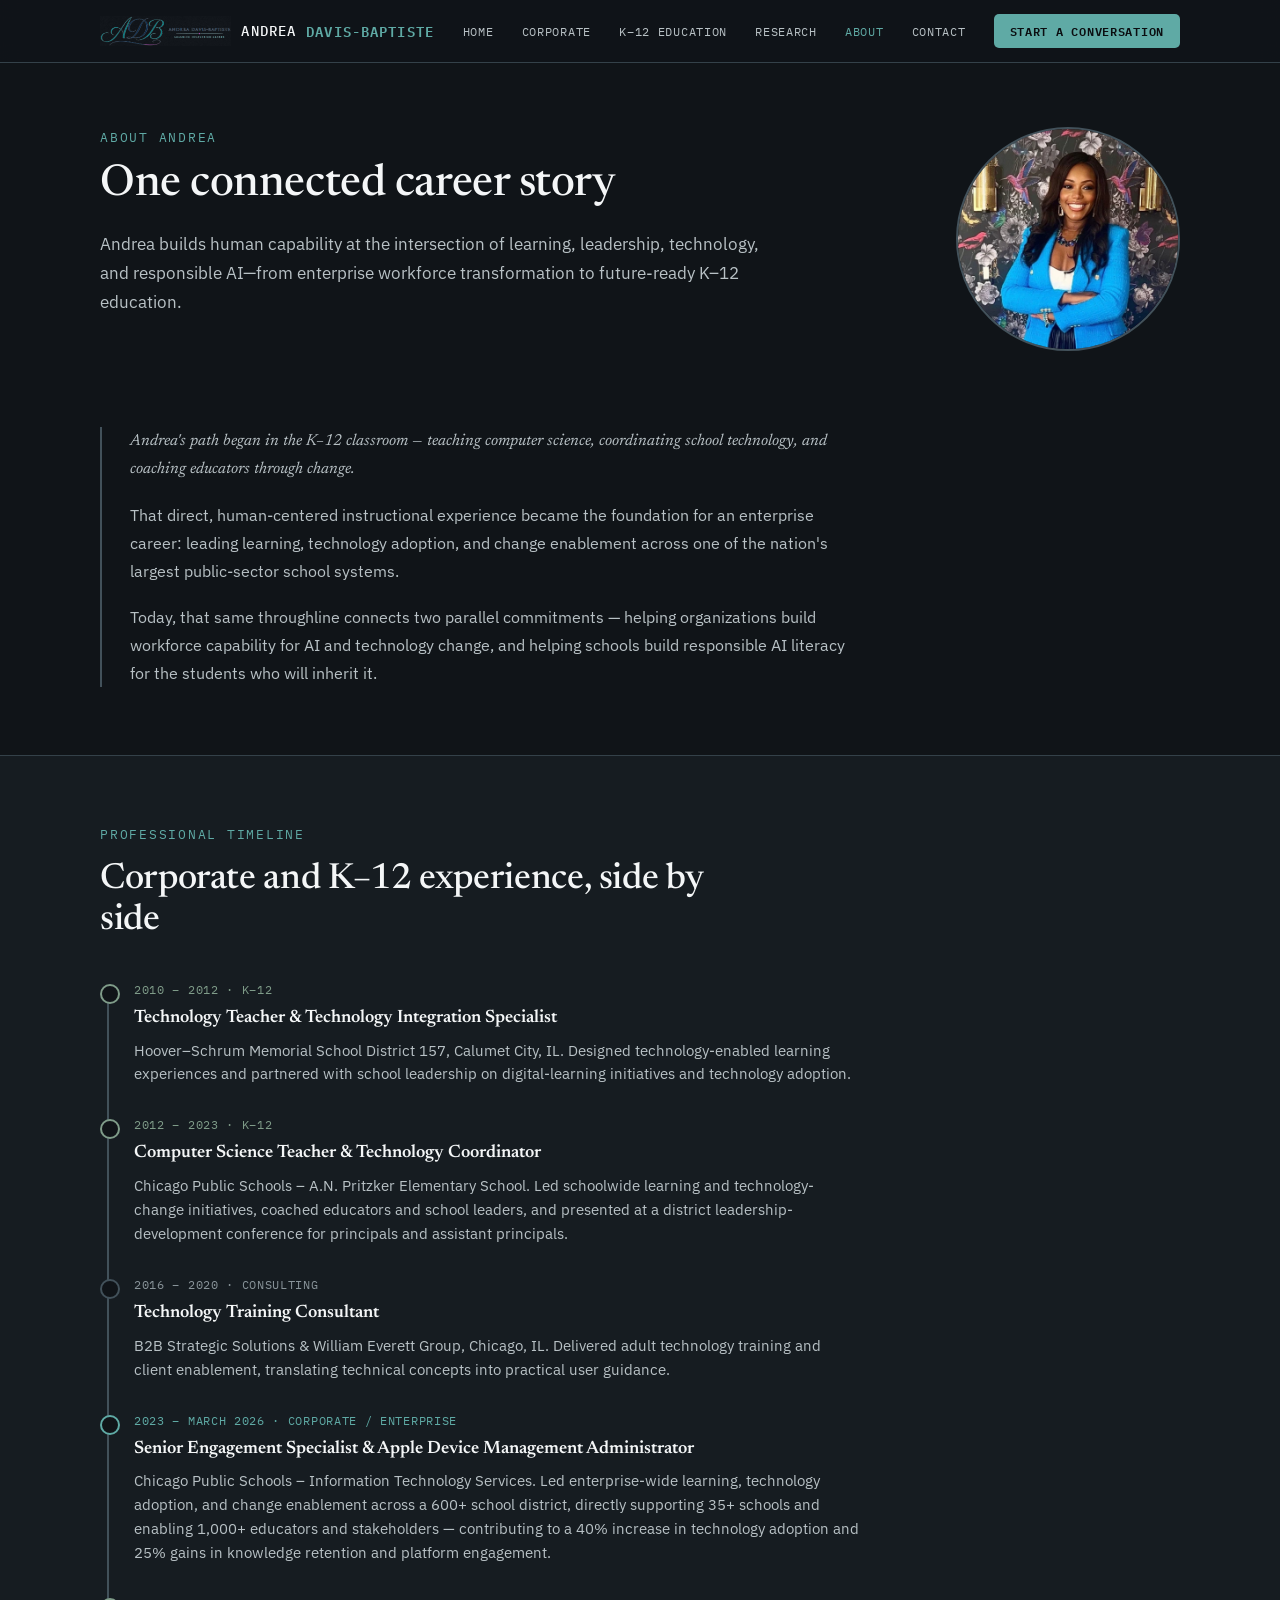
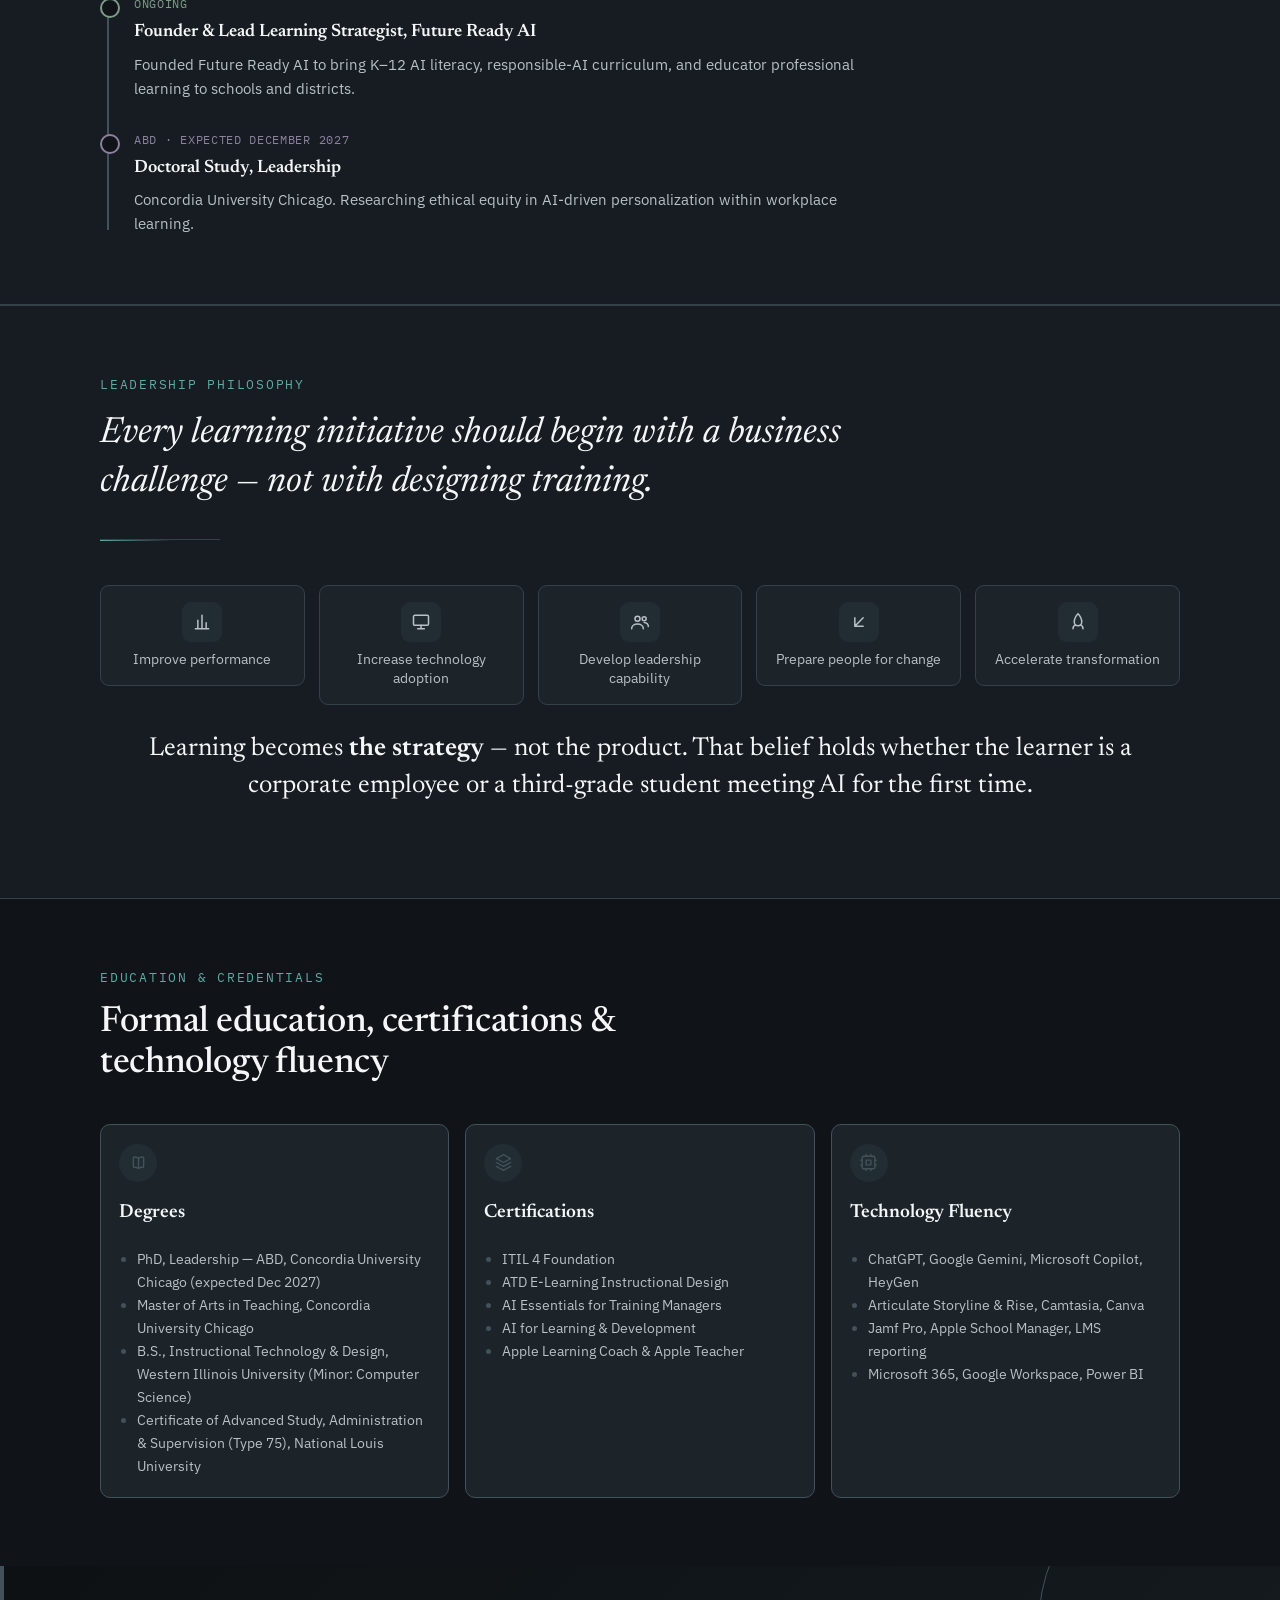
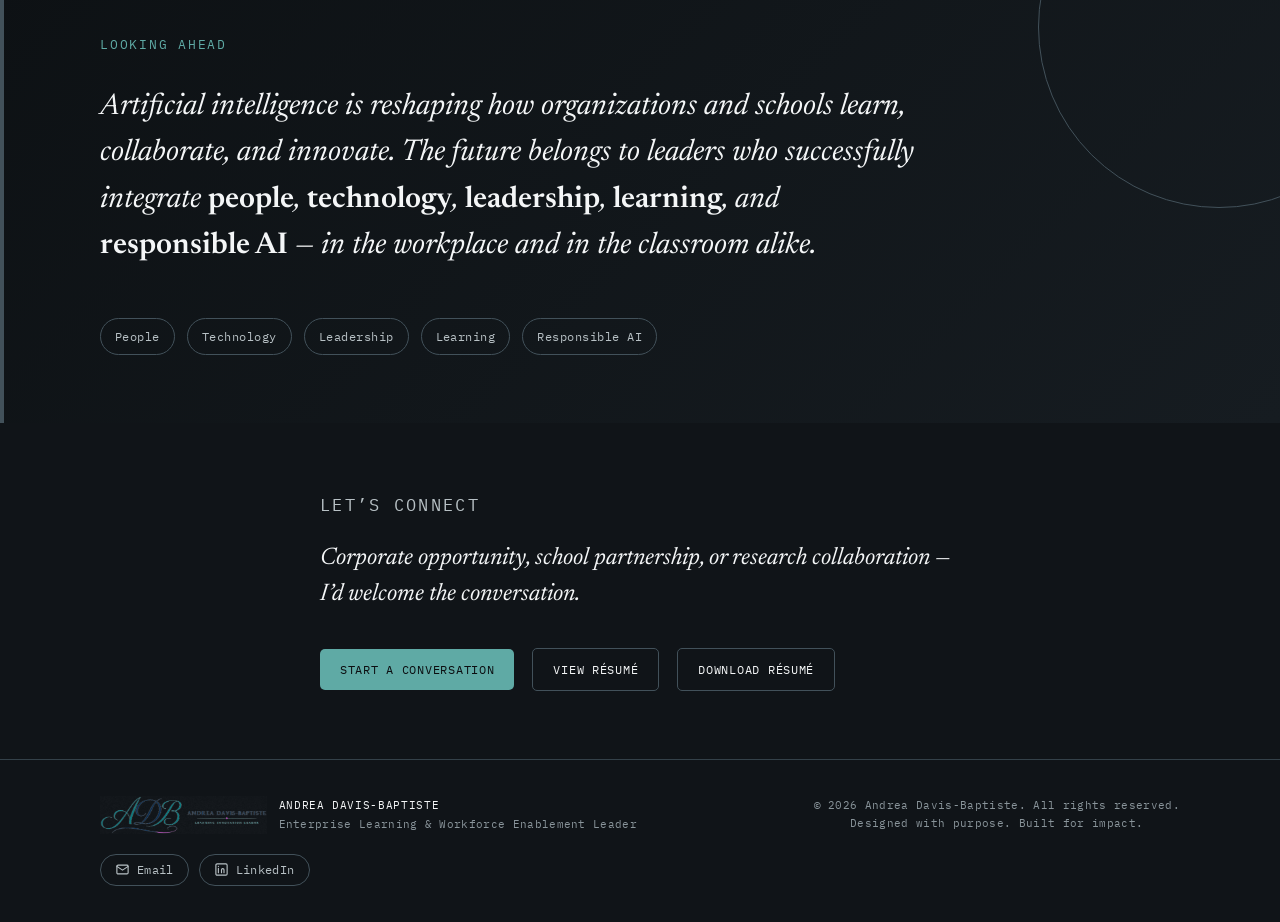
==== about.html @ fa4a25c0 "Launch multi-path corporate and K-12 portfolio" ====
<!DOCTYPE html>
<html lang="en">
<head>
<meta charset="UTF-8">
<meta name="viewport" content="width=device-width, initial-scale=1.0">
<title>About Andrea Davis-Baptiste | Enterprise Learning & K-12 AI Leader</title>
<meta name="description" content="Andrea Davis-Baptiste builds human capability at the intersection of learning, leadership, technology, and responsible AI, from the K-12 classroom to enterprise workforce transformation.">
<link rel="canonical" href="https://andreadavisbaptiste82-creator.github.io/about.html">

<!-- Open Graph -->
<meta property="og:title" content="About Andrea Davis-Baptiste | Enterprise Learning & K-12 AI Leader">
<meta property="og:description" content="Andrea Davis-Baptiste builds human capability at the intersection of learning, leadership, technology, and responsible AI, from the K-12 classroom to enterprise workforce transformation.">
<meta property="og:type" content="website">
<meta property="og:url" content="https://andreadavisbaptiste82-creator.github.io/about.html">
<meta property="og:image" content="https://andreadavisbaptiste82-creator.github.io/assets/adb-logo.png">

<!-- Twitter -->
<meta name="twitter:card" content="summary">
<meta name="twitter:title" content="About Andrea Davis-Baptiste | Enterprise Learning & K-12 AI Leader">
<meta name="twitter:description" content="Andrea Davis-Baptiste builds human capability at the intersection of learning, leadership, technology, and responsible AI, from the K-12 classroom to enterprise workforce transformation.">
<meta name="twitter:image" content="https://andreadavisbaptiste82-creator.github.io/assets/adb-logo.png">

<!-- Favicon (existing brand logo asset) -->
<link rel="icon" type="image/png" href="assets/adb-logo.png">

<link rel="preconnect" href="https://fonts.googleapis.com">
<link rel="preconnect" href="https://fonts.gstatic.com" crossorigin>
<link href="https://fonts.googleapis.com/css2?family=Newsreader:ital,opsz,wght@0,6..72,400;0,6..72,500;0,6..72,600;1,6..72,400;1,6..72,500&family=IBM+Plex+Sans:wght@400;500;600&family=IBM+Plex+Mono:wght@400;500&display=swap" rel="stylesheet">

<!--
  ANALYTICS (not configured):
  If Google Analytics 4 is desired, add the standard gtag.js loader here, e.g.:
    <script async src="https://www.googletagmanager.com/gtag/js?id=G-XXXXXXXXXX"></script>
    <script>
      window.dataLayer = window.dataLayer || [];
      function gtag(){ dataLayer.push(arguments); }
      gtag('js', new Date());
      gtag('config', 'G-XXXXXXXXXX'); // <- replace with the real GA4 Measurement ID
    </script>
  If Microsoft Clarity is desired, add the Clarity snippet with the real Clarity project ID here.
  assets/site.js listens for data-track events and will automatically start sending
  them through gtag() once it exists on the page — no other changes are required.
-->
<link rel="stylesheet" href="assets/site.css">
</head>
<body data-page="about">
<nav class="topnav">
  <div class="topnav-inner">
    <a class="brand" href="index.html"><picture><source type="image/webp" srcset="assets/adb-logo.webp"><img class="nav-logo" src="assets/adb-logo.png" alt="Andrea Davis-Baptiste ADB logo" width="2038" height="465"></picture>ANDREA <b>DAVIS-BAPTISTE</b></a>
    <ul class="toplinks" id="toplinks">
      <li><a href="index.html" data-page="home">Home</a></li>
      <li><a href="corporate.html" data-page="corporate">Corporate</a></li>
      <li><a href="k12.html" data-page="k12">K&ndash;12 Education</a></li>
      <li><a href="research.html" data-page="research">Research</a></li>
      <li><a href="about.html" data-page="about">About</a></li>
      <li><a href="contact.html" data-page="contact">Contact</a></li>
      <li><a href="contact.html" class="nav-cta">Start a Conversation</a></li>
    </ul>
    <button type="button" class="nav-toggle" id="navToggle" aria-controls="toplinks" aria-expanded="false" aria-label="Open menu">
      <span class="nav-toggle-bar"></span>
      <span class="nav-toggle-bar"></span>
      <span class="nav-toggle-bar"></span>
    </button>
  </div>
</nav>

<section class="page-intro page-intro--photo">
  <div class="wrap page-intro-grid">
    <div class="page-intro-text">
      <p class="eyebrow">About Andrea</p>
      <h1>One connected career story</h1>
      <p class="lead">Andrea builds human capability at the intersection of learning, leadership, technology, and responsible AI&mdash;from enterprise workforce transformation to future-ready K&ndash;12 education.</p>
    </div>
    <div class="page-intro-photo">
      <picture><source type="image/webp" srcset="assets/andrea-headshot.webp"><img src="assets/andrea-headshot.png" alt="Portrait of Andrea Davis-Baptiste" width="500" height="500"></picture>
    </div>
  </div>
</section>

<section class="section" id="story">
  <div class="wrap">
    <div class="story-block">
      <p class="story-lede">Andrea's path began in the K&ndash;12 classroom &mdash; teaching computer science, coordinating school technology, and coaching educators through change.</p>
      <p>That direct, human-centered instructional experience became the foundation for an enterprise career: leading learning, technology adoption, and change enablement across one of the nation's largest public-sector school systems.</p>
      <p>Today, that same throughline connects two parallel commitments &mdash; helping organizations build workforce capability for AI and technology change, and helping schools build responsible AI literacy for the students who will inherit it.</p>
    </div>
  </div>
</section>

<!-- PROFESSIONAL TIMELINE -->
<section class="section" id="timeline-section" style="background:var(--paper-raised); border-top:1px solid var(--line); border-bottom:1px solid var(--line);">
  <div class="wrap">
    <div class="section-head">
      <p class="eyebrow">Professional Timeline</p>
      <h2>Corporate and K&ndash;12 experience, side by side</h2>
    </div>
    <ol class="timeline">
      <li class="tl-k12">
        <p class="tl-period">2010 &ndash; 2012 &middot; K&ndash;12</p>
        <h4>Technology Teacher &amp; Technology Integration Specialist</h4>
        <p>Hoover&ndash;Schrum Memorial School District 157, Calumet City, IL. Designed technology-enabled learning experiences and partnered with school leadership on digital-learning initiatives and technology adoption.</p>
      </li>
      <li class="tl-k12">
        <p class="tl-period">2012 &ndash; 2023 &middot; K&ndash;12</p>
        <h4>Computer Science Teacher &amp; Technology Coordinator</h4>
        <p>Chicago Public Schools &ndash; A.N. Pritzker Elementary School. Led schoolwide learning and technology-change initiatives, coached educators and school leaders, and presented at a district leadership-development conference for principals and assistant principals.</p>
      </li>
      <li class="tl-neutral">
        <p class="tl-period">2016 &ndash; 2020 &middot; Consulting</p>
        <h4>Technology Training Consultant</h4>
        <p>B2B Strategic Solutions &amp; William Everett Group, Chicago, IL. Delivered adult technology training and client enablement, translating technical concepts into practical user guidance.</p>
      </li>
      <li class="tl-corporate">
        <p class="tl-period">2023 &ndash; March 2026 &middot; Corporate / Enterprise</p>
        <h4>Senior Engagement Specialist &amp; Apple Device Management Administrator</h4>
        <p>Chicago Public Schools &ndash; Information Technology Services. Led enterprise-wide learning, technology adoption, and change enablement across a 600+ school district, directly supporting 35+ schools and enabling 1,000+ educators and stakeholders &mdash; contributing to a 40% increase in technology adoption and 25% gains in knowledge retention and platform engagement.</p>
      </li>
      <li class="tl-k12">
        <p class="tl-period">Ongoing</p>
        <h4>Founder &amp; Lead Learning Strategist, Future Ready AI</h4>
        <p>Founded Future Ready AI to bring K&ndash;12 AI literacy, responsible-AI curriculum, and educator professional learning to schools and districts.</p>
      </li>
      <li class="tl-research">
        <p class="tl-period">ABD &middot; Expected December 2027</p>
        <h4>Doctoral Study, Leadership</h4>
        <p>Concordia University Chicago. Researching ethical equity in AI-driven personalization within workplace learning.</p>
      </li>
    </ol>
  </div>
</section>

<!-- LEADERSHIP PHILOSOPHY -->
<section class="philosophy" id="leadership-philosophy">
  <div class="wrap">
    <p class="eyebrow">Leadership Philosophy</p>
    <p class="philosophy-quote">Every learning initiative should begin with a business challenge &mdash; not with designing training.</p>
    <hr class="philosophy-divider">
    <div class="philosophy-grid">
      <ul class="philosophy-list">
        <li><span class="p-icon" aria-hidden="true"><svg viewBox="0 0 24 24" fill="none" stroke="currentColor" stroke-width="1.8" stroke-linecap="round" stroke-linejoin="round"><path d="M4 20h16M7 20V10M12 20V4M17 20v-7"/></svg></span>Improve performance</li>
        <li><span class="p-icon" aria-hidden="true"><svg viewBox="0 0 24 24" fill="none" stroke="currentColor" stroke-width="1.8" stroke-linecap="round" stroke-linejoin="round"><rect x="3" y="4" width="18" height="12" rx="1.5"/><path d="M8 20h8M12 16v4"/></svg></span>Increase technology adoption</li>
        <li><span class="p-icon" aria-hidden="true"><svg viewBox="0 0 24 24" fill="none" stroke="currentColor" stroke-width="1.8" stroke-linecap="round" stroke-linejoin="round"><circle cx="9" cy="8" r="3"/><path d="M2 20c0-3.3 3-5.5 7-5.5s7 2.2 7 5.5"/><circle cx="17" cy="8" r="2.4"/><path d="M17 12.5c2.8.2 5 2.2 5 5"/></svg></span>Develop leadership capability</li>
        <li><span class="p-icon" aria-hidden="true"><svg viewBox="0 0 24 24" fill="none" stroke="currentColor" stroke-width="1.8" stroke-linecap="round" stroke-linejoin="round"><path d="M17 7L7 17M7 7v10h10"/></svg></span>Prepare people for change</li>
        <li><span class="p-icon" aria-hidden="true"><svg viewBox="0 0 24 24" fill="none" stroke="currentColor" stroke-width="1.8" stroke-linecap="round" stroke-linejoin="round"><path d="M12 2c3 3 4.5 6.5 4.5 10a4.5 4.5 0 0 1-9 0c0-3.5 1.5-7 4.5-10z"/><path d="M9 15.5c-2 .8-3 2.2-3 4.5m9-4.5c2 .8 3 2.2 3 4.5"/></svg></span>Accelerate transformation</li>
      </ul>
      <p class="philosophy-close">Learning becomes <b>the strategy</b> &mdash; not the product. That belief holds whether the learner is a corporate employee or a third-grade student meeting AI for the first time.</p>
    </div>
  </div>
</section>

<!-- EDUCATION & CREDENTIALS -->
<section class="section" id="credentials">
  <div class="wrap">
    <div class="section-head">
      <p class="eyebrow">Education &amp; Credentials</p>
      <h2>Formal education, certifications &amp; technology fluency</h2>
    </div>
    <div class="research-grid">
      <div class="research-card">
        <div class="research-icon" aria-hidden="true"><svg viewBox="0 0 24 24" fill="none" stroke="currentColor" stroke-width="1.8" stroke-linecap="round" stroke-linejoin="round"><path d="M12 6.5c-1.6-1-3.6-1.5-5.5-1.5-.6 0-1 .4-1 1v11c0 .6.4 1 1 1 1.9 0 3.9.5 5.5 1.5 1.6-1 3.6-1.5 5.5-1.5.6 0 1-.4 1-1V6c0-.6-.4-1-1-1-1.9 0-3.9.5-5.5 1.5z"/><path d="M12 6.5v12"/></svg></div>
        <h4>Degrees</h4>
        <ul>
          <li>PhD, Leadership &mdash; ABD, Concordia University Chicago (expected Dec 2027)</li>
          <li>Master of Arts in Teaching, Concordia University Chicago</li>
          <li>B.S., Instructional Technology &amp; Design, Western Illinois University (Minor: Computer Science)</li>
          <li>Certificate of Advanced Study, Administration &amp; Supervision (Type 75), National Louis University</li>
        </ul>
      </div>
      <div class="research-card">
        <div class="research-icon" aria-hidden="true"><svg viewBox="0 0 24 24" fill="none" stroke="currentColor" stroke-width="1.8" stroke-linecap="round" stroke-linejoin="round"><path d="M12 2 3 7l9 5 9-5-9-5z"/><path d="M3 12l9 5 9-5M3 17l9 5 9-5"/></svg></div>
        <h4>Certifications</h4>
        <ul>
          <li>ITIL 4 Foundation</li>
          <li>ATD E-Learning Instructional Design</li>
          <li>AI Essentials for Training Managers</li>
          <li>AI for Learning &amp; Development</li>
          <li>Apple Learning Coach &amp; Apple Teacher</li>
        </ul>
      </div>
      <div class="research-card">
        <div class="research-icon" aria-hidden="true"><svg viewBox="0 0 24 24" fill="none" stroke="currentColor" stroke-width="1.8" stroke-linecap="round" stroke-linejoin="round"><rect x="4" y="4" width="16" height="16" rx="2"/><path d="M9 9h6v6H9zM9 2v2M15 2v2M9 20v2M15 20v2M2 9h2M2 15h2M20 9h2M20 15h2"/></svg></div>
        <h4>Technology Fluency</h4>
        <ul>
          <li>ChatGPT, Google Gemini, Microsoft Copilot, HeyGen</li>
          <li>Articulate Storyline &amp; Rise, Camtasia, Canva</li>
          <li>Jamf Pro, Apple School Manager, LMS reporting</li>
          <li>Microsoft 365, Google Workspace, Power BI</li>
        </ul>
      </div>
    </div>
  </div>
</section>

<!-- LOOKING AHEAD -->
<section class="vision" id="vision">
  <div class="wrap">
    <p class="eyebrow on-dark">Looking Ahead</p>
    <p class="vision-text on-dark">Artificial intelligence is reshaping how organizations and schools learn, collaborate, and innovate. The future belongs to leaders who successfully integrate <b>people</b>, <b>technology</b>, <b>leadership</b>, <b>learning</b>, and <b>responsible AI</b> &mdash; in the workplace and in the classroom alike.</p>
    <div class="vision-pillars">
      <span>People</span>
      <span>Technology</span>
      <span>Leadership</span>
      <span>Learning</span>
      <span>Responsible AI</span>
    </div>
  </div>
</section>

<section class="closing" id="connect">
  <div class="wrap closing-inner">
    <p class="eyebrow">Let&rsquo;s Connect</p>
    <p class="lead">Corporate opportunity, school partnership, or research collaboration &mdash; I&rsquo;d welcome the conversation.</p>
    <div class="cta-row">
      <a class="btn" href="contact.html">Start a Conversation</a>
      <a class="btn ghost" href="assets/Andrea-Davis-Baptiste-Resume.pdf" target="_blank" rel="noopener noreferrer" data-track="resume-view" aria-label="View Andrea Davis-Baptiste's résumé (opens in new tab)">View R&eacute;sum&eacute;</a>
      <a class="btn ghost" href="assets/Andrea-Davis-Baptiste-Resume.pdf" download data-track="resume-download" aria-label="Download Andrea Davis-Baptiste's résumé">Download R&eacute;sum&eacute;</a>
    </div>
  </div>
</section>

<footer>
  <div class="wrap footer-inner">
    <div class="footer-brand">
      <picture><source type="image/webp" srcset="assets/adb-logo.webp"><img class="footer-mark" src="assets/adb-logo.png" alt="Andrea Davis-Baptiste ADB logo" width="2038" height="465" loading="lazy"></picture>
      <div class="footer-brand-text">
        <p class="fb-title">Andrea Davis-Baptiste</p>
        <p class="fb-sub">Enterprise Learning &amp; Workforce Enablement Leader</p>
      </div>
    </div>
    <div class="footer-meta">
      <span>&copy; 2026 Andrea Davis-Baptiste. All rights reserved.</span>
      <span>Designed with purpose. Built for impact.</span>
    </div>
    <div class="footer-links">
      <a href="mailto:andreadavisbaptiste82@gmail.com" data-track="email-click" aria-label="Email Andrea Davis-Baptiste">
        <svg viewBox="0 0 24 24" fill="none" stroke="currentColor" stroke-width="1.8" stroke-linecap="round" stroke-linejoin="round"><rect x="3" y="5" width="18" height="14" rx="2"/><path d="M3 7l9 6 9-6"/></svg>
        <span>Email</span>
      </a>
      <a href="https://www.linkedin.com/in/andrea-davis-baptiste" target="_blank" rel="noopener noreferrer" data-track="linkedin-click" aria-label="View Andrea Davis-Baptiste on LinkedIn">
        <svg viewBox="0 0 24 24" fill="none" stroke="currentColor" stroke-width="1.8" stroke-linecap="round" stroke-linejoin="round"><rect x="3" y="3" width="18" height="18" rx="2"/><path d="M7 10v7M7 7v.01M12 17v-4.5a2 2 0 0 1 4 0V17M12 12.5V17"/></svg>
        <span>LinkedIn</span>
      </a>
    </div>
  </div>
</footer>

<script src="assets/site.js"></script>
</body>
</html>
---- assets/site.css ----
/* ============ TOKENS ============ */
  :root{
    /* Neutral foundation */
    --bg-main:#101418;
    --bg-raised:#161C21;
    --bg-card:#1C242A;
    --bg-panel:#222C33;
    --text-main:#F4F6F7;
    --text-soft:#B8C1C5;
    --text-muted:#89949A;
    --border:#344149;
    --border-hover:#42515A;

    /* Brand teal - reserved: logo, active nav, primary CTAs, small icons,
       eyebrows (default), thin dividers, corporate highlights */
    --brand-teal:#5FAAA5;
    --brand-teal-dark:#3D7F7B;
    --on-brand:#0B0D10;
    --brand-glow:95,170,165;

    /* Page accents */
    --corporate-accent:#5FAAA5;
    --k12-accent:#7F9C89;
    --research-accent:#8C819F;

    /* Grade-band accents (badges, thin top borders, small icons, hover only) */
    --elementary-accent:#769A7A;
    --middle-accent:#B69A5C;
    --high-accent:#B87852;

    /* Drone section */
    --drone-accent:#72899A;

    /* --page-accent: set per page via body[data-page]; neutral fallback for
       Home / About / Contact so those pages stay calm and brand-teal-only */
    --page-accent: var(--border-hover);

    /* Legacy aliases kept so every existing selector below still resolves -
       values now point at the new neutral/brand tokens above. */
    --ink:var(--text-main);
    --ink-soft:var(--text-soft);
    --ink-faint:var(--text-muted);
    --paper:var(--bg-main);
    --paper-raised:var(--bg-raised);
    --card:var(--bg-card);
    --panel:var(--bg-panel);
    --line:var(--border);
    --line-dark:var(--border-hover);
    --navy-deep:#0D1114;
    --navy-mid:#1C242A;
    --warm-white:#F3F1E9;
    --on-accent:var(--on-brand);

    --display: 'Newsreader', serif;
    --body: 'IBM Plex Sans', sans-serif;
    --mono: 'IBM Plex Mono', monospace;

    --wrap: 1160px;
  }

  /* Page-level accent binding */
  body[data-page="corporate"]{ --page-accent: var(--corporate-accent); }
  body[data-page="k12"]{ --page-accent: var(--k12-accent); }
  body[data-page="research"]{ --page-accent: var(--research-accent); }

  *{box-sizing:border-box;}
  html{scroll-behavior:smooth;}
  @media (prefers-reduced-motion: reduce){
    html{scroll-behavior:auto;}
    *{animation-duration:0.001ms !important; animation-iteration-count:1 !important; transition-duration:0.001ms !important;}
  }

  .sr-only{
    position:absolute; width:1px; height:1px; padding:0; margin:-1px;
    overflow:hidden; clip:rect(0,0,0,0); white-space:nowrap; border:0;
  }

  body{
    margin:0;
    background:var(--bg-main);
    color:var(--text-main);
    font-family:var(--body);
    font-size:16px;
    line-height:1.6;
    -webkit-font-smoothing:antialiased;
  }

  img,video{max-width:100%; display:block;}

  a{color:inherit;}

  .wrap{
    max-width:var(--wrap);
    margin:0 auto;
    padding:0 40px;
  }
  @media (max-width:720px){ .wrap{padding:0 22px;} }

  .eyebrow{
    font-family:var(--mono);
    font-size:12.5px;
    letter-spacing:0.14em;
    text-transform:uppercase;
    color:var(--brand-teal);
    margin:0 0 16px 0;
  }
  body[data-page="k12"] .eyebrow{ color:var(--k12-accent); }
  body[data-page="research"] .eyebrow{ color:var(--research-accent); }

  h1,h2,h3{
    font-family:var(--display);
    font-weight:500;
    margin:0;
    color:var(--text-main);
    letter-spacing:-0.01em;
  }

  em{ font-style:italic; color:inherit; }

  a:focus-visible, button:focus-visible{
    outline:2px solid var(--brand-teal-dark);
    outline-offset:3px;
  }

  /* ============ TOP NAV ============ */
  .topnav{
    position:sticky; top:0; z-index:40;
    background:rgba(16,20,24,0.88);
    backdrop-filter:saturate(140%) blur(10px);
    border-bottom:1px solid var(--border);
  }
  .topnav-inner{
    max-width:var(--wrap);
    margin:0 auto;
    padding:16px 40px;
    display:flex;
    align-items:center;
    justify-content:space-between;
  }
  @media (max-width:720px){ .topnav-inner{padding:14px 22px;} }
  .brand{
    display:flex;
    align-items:center;
    gap:10px;
    font-family:var(--mono);
    font-size:14px;
    font-weight:500;
    letter-spacing:0.08em;
    text-decoration:none;
    color:var(--text-main);
  }
  .brand .nav-logo{
    height:30px;
    width:auto;
    display:block;
  }
  .brand b{ color:var(--brand-teal); font-weight:600; }
  .toplinks{
    display:flex;
    gap:28px;
    list-style:none;
    margin:0; padding:0;
  }
  .toplinks a{
    font-family:var(--mono);
    font-size:12px;
    letter-spacing:0.06em;
    text-transform:uppercase;
    text-decoration:none;
    color:var(--text-soft);
    transition:color .2s ease;
  }
  .toplinks a:hover{ color:var(--brand-teal); }
  .nav-toggle{
    display:none;
    flex-direction:column;
    justify-content:center;
    align-items:center;
    gap:5px;
    width:38px; height:38px;
    padding:0;
    background:transparent;
    border:1px solid var(--border);
    border-radius:7px;
    cursor:pointer;
  }
  .nav-toggle-bar{
    display:block;
    width:18px; height:2px;
    background:var(--text-main);
    border-radius:2px;
    transition:transform .2s ease, opacity .2s ease;
  }
  .nav-toggle[aria-expanded="true"] .nav-toggle-bar:nth-child(1){ transform:translateY(7px) rotate(45deg); }
  .nav-toggle[aria-expanded="true"] .nav-toggle-bar:nth-child(2){ opacity:0; }
  .nav-toggle[aria-expanded="true"] .nav-toggle-bar:nth-child(3){ transform:translateY(-7px) rotate(-45deg); }
  @media (max-width:860px){
    .topnav-inner{ position:relative; }
    .nav-toggle{ display:flex; }
    .toplinks{
      display:flex;
      flex-direction:column;
      gap:0;
      position:absolute;
      top:100%;
      left:0;
      right:0;
      margin:0;
      background:var(--bg-raised);
      border-bottom:1px solid var(--border);
      max-height:0;
      overflow:hidden;
      transition:max-height .25s ease;
    }
    .toplinks.is-open{ max-height:420px; }
    .toplinks li{ border-top:1px solid var(--border); }
    .toplinks a{
      display:block;
      padding:15px 22px;
      font-size:13px;
    }
  }

  /* ============ HERO ============ */
  .hero{
    padding:80px 0 64px;
    position:relative;
    overflow:hidden;
  }
  .hero::before{
    content:"";
    position:absolute;
    right:-100px; top:-160px;
    width:460px; height:460px;
    border:1px solid var(--border);
    border-radius:50%;
  }
  .hero::after{
    content:"";
    position:absolute;
    right:60px; top:40px;
    width:220px; height:220px;
    border:1px solid var(--border);
    border-radius:50%;
    opacity:0.6;
  }
  .hero-grid{
    position:relative;
    display:grid;
    grid-template-columns:1.15fr 0.85fr;
    gap:56px;
    align-items:start;
  }
  @media (max-width:860px){
    .hero-grid{ grid-template-columns:1fr; gap:40px; }
    .hero-photo{ order:-1; max-width:220px; }
  }
  .hero-photo{ position:relative; margin-top:6px; }
  .hero-photo::before{
    content:"";
    position:absolute;
    inset:-34px;
    background:radial-gradient(circle at 62% 32%, rgba(var(--brand-glow),0.18), transparent 70%);
    z-index:0;
    filter:blur(2px);
  }
  .hero-photo-frame{
    position:relative;
    z-index:1;
    border:2px solid var(--border-hover);
    border-radius:16px;
    overflow:hidden;
    max-width:290px;
    margin-left:auto;
    aspect-ratio:1/1;
    background:var(--navy-deep);
    box-shadow:0 24px 60px -20px rgba(0,0,0,0.65);
  }
  .hero-photo-frame img{ width:100%; height:100%; object-fit:cover; display:block; }
  .hero-photo-accent{
    position:absolute;
    left:-12px; bottom:-12px;
    width:56px; height:5px;
    background:var(--brand-teal);
    border-radius:3px;
    z-index:2;
  }
  .hero-quote{
    max-width:290px;
    margin:22px 0 0 auto;
    padding-left:16px;
    border-left:2px solid var(--brand-teal);
    font-family:var(--display);
    font-style:italic;
    font-size:14.5px;
    line-height:1.6;
    color:var(--text-soft);
  }
  @media (max-width:860px){
    .hero-photo-frame{ margin:0 auto; }
    .hero-photo-accent{ left:50%; transform:translateX(-50%); bottom:-14px; }
    .hero-quote{ margin:22px auto 0; padding-left:16px; }
  }
  .hero h1.hero-name{
    font-family:var(--display);
    font-weight:600;
    font-size:clamp(32px, 4.8vw, 54px);
    line-height:1.06;
    letter-spacing:-0.015em;
    color:var(--text-main);
    margin:0;
  }
  .hero-role{
    margin:16px 0 0;
    font-family:var(--mono);
    font-size:14px;
    letter-spacing:0.1em;
    text-transform:uppercase;
    color:var(--brand-teal);
    font-weight:500;
  }
  .hero-lede{
    margin:24px 0 0;
    font-size:17.5px;
    color:var(--text-soft);
    max-width:560px;
    line-height:1.7;
  }
  .hero-tags{
    margin-top:18px;
    font-family:var(--mono);
    font-size:12.5px;
    letter-spacing:0.04em;
    color:var(--text-muted);
  }
  .hero-tags .accent-word{ color:var(--brand-teal); font-weight:500; }

  .hero-pillars{
    margin-top:38px;
    display:grid;
    grid-template-columns:repeat(3, 1fr);
    gap:18px;
  }
  @media (max-width:900px){ .hero-pillars{ grid-template-columns:1fr; gap:14px; } }
  .hero-pillar{
    border:1px solid var(--border);
    background:var(--bg-card);
    border-radius:8px;
    padding:16px 16px 18px;
  }
  .hp-icon{
    display:flex; align-items:center; justify-content:center;
    width:32px; height:32px;
    border-radius:7px;
    background:var(--bg-panel);
    color:var(--text-soft);
    margin-bottom:12px;
  }
  .hp-icon svg{ width:17px; height:17px; }
  .hp-title{
    font-family:var(--body);
    font-weight:600;
    font-size:13.5px;
    color:var(--text-main);
    margin:0 0 6px;
  }
  .hp-desc{
    font-size:12.5px;
    line-height:1.55;
    color:var(--text-soft);
    margin:0;
  }

  .hero-cta{
    margin-top:32px;
    display:flex;
    flex-wrap:wrap;
    gap:12px;
  }
  .hero-cta .btn, .hero-cta .btn.ghost, .showcase-cta.btn, .showcase-cta.btn.ghost{ padding:10px 18px; font-size:11px; }
  .hero-meta{
    margin-top:44px;
    display:flex;
    flex-wrap:wrap;
    gap:18px 36px;
    font-family:var(--mono);
    font-size:12px;
    letter-spacing:0.06em;
    text-transform:uppercase;
    color:var(--text-muted);
  }
  .hero-meta > div{ max-width:190px; }
  .hero-meta strong{
    display:block;
    font-family:var(--display);
    font-style:italic;
    font-size:22px;
    color:var(--text-main);
    text-transform:none;
    letter-spacing:0;
    margin-bottom:2px;
  }

  /* ============ SECTION SHELL ============ */
  section{ padding:68px 0; }
  .section-head{ max-width:640px; margin-bottom:38px; }
  .section-head h2{ font-size:clamp(26px,3.6vw,36px); line-height:1.15; margin-top:10px; }
  .divider{
    border:none; border-top:1px solid var(--border); margin:0;
  }

  /* ============ ENTERPRISE IMPACT ============ */
  .impact{ background:var(--bg-raised); border-top:1px solid var(--border); border-bottom:1px solid var(--border); }
  .impact-grid{
    display:grid;
    grid-template-columns:repeat(3, 1fr);
    gap:16px;
  }
  @media (max-width:900px){ .impact-grid{ grid-template-columns:repeat(2, 1fr); } }
  @media (max-width:560px){ .impact-grid{ grid-template-columns:1fr; } }
  .impact-card{
    border:1px solid var(--border);
    border-radius:9px;
    background:var(--bg-card);
    padding:22px 20px;
    transition:border-color .2s ease, transform .2s ease;
  }
  .impact-card:hover{ border-color:var(--border-hover); transform:translateY(-2px); }
  .impact-number{
    font-family:var(--display);
    font-size:clamp(28px,3.4vw,38px);
    font-weight:500;
    color:var(--text-main);
    margin:0 0 8px;
    letter-spacing:-0.01em;
  }
  body[data-page="corporate"] .impact-number{ color:var(--corporate-accent); }
  .impact-label{
    font-family:var(--body);
    font-size:13.5px;
    line-height:1.5;
    color:var(--text-soft);
    margin:0;
    letter-spacing:0.01em;
  }
  .impact-note{
    margin:26px 0 0;
    max-width:760px;
    font-family:var(--mono);
    font-size:12.5px;
    line-height:1.6;
    color:var(--text-muted);
  }

  /* ============ PHILOSOPHY ============ */
  .philosophy{ background:var(--bg-raised); border-top:1px solid var(--border); border-bottom:1px solid var(--border); }
  .philosophy-quote{
    font-family:var(--display);
    font-style:italic;
    font-size:clamp(24px,3.4vw,36px);
    line-height:1.35;
    max-width:820px;
    color:var(--text-main);
    margin:0 0 32px;
  }
  .philosophy-grid{
    display:grid;
    grid-template-columns:repeat(5, 1fr);
    gap:14px;
    align-items:start;
  }
  @media (max-width:980px){ .philosophy-grid{ grid-template-columns:repeat(2, 1fr); } }
  @media (max-width:560px){ .philosophy-grid{ grid-template-columns:1fr; } }
  .philosophy-list{ display:contents; }
  .philosophy-list li{
    display:flex; flex-direction:column; align-items:center; text-align:center; gap:8px;
    padding:16px 12px;
    border:1px solid var(--border);
    border-radius:9px;
    background:var(--bg-card);
    font-size:13.5px;
    line-height:1.4;
    color:var(--text-soft);
    font-family:var(--body);
    transition:border-color .2s ease, transform .2s ease;
  }
  .philosophy-list li:hover{ border-color:var(--border-hover); transform:translateY(-2px); }
  .philosophy-list li .p-icon{
    width:40px; height:40px;
    border-radius:9px;
    background:var(--bg-panel);
    color:var(--text-soft);
    display:flex; align-items:center; justify-content:center;
  }
  .philosophy-list li .p-icon svg{ width:20px; height:20px; }
  .philosophy-close{
    grid-column:1 / -1;
    text-align:center;
    margin-top:12px;
    font-family:var(--display);
    font-size:26px;
    line-height:1.4;
    color:var(--text-main);
  }
  .philosophy-close b{ color:var(--text-main); font-weight:600; }
  .philosophy-divider{
    border:none;
    border-top:1px solid var(--border);
    height:2px;
    background:linear-gradient(90deg, var(--brand-teal), transparent 60%);
    margin:0 0 44px;
    max-width:120px;
  }

  /* ============ ARCHITECTURE DIAGRAM (Corporate: Framework) ============ */
  .arch{
    text-align:center;
  }
  .arch .section-head{ margin-left:auto; margin-right:auto; text-align:center; }
  .arch-divider{
    border:none;
    height:2px;
    width:120px;
    margin:14px auto 0;
    background:linear-gradient(90deg, transparent, var(--page-accent), transparent);
  }
  .flow{
    display:flex;
    align-items:center;
    justify-content:center;
    flex-wrap:wrap;
    gap:0;
    margin:64px 0 20px;
  }
  .flow-stage{
    position:relative;
    font-family:var(--body);
    font-weight:600;
    font-size:13px;
    letter-spacing:0.01em;
    padding:26px 18px 20px;
    min-width:120px;
    border:1px solid var(--border);
    border-radius:10px;
    background:var(--bg-card);
    color:var(--text-main);
    box-shadow:0 10px 26px -18px rgba(0,0,0,0.6);
    opacity:0;
    transform:translateY(10px);
    transition:opacity .6s ease, transform .6s ease, border-color .25s ease, box-shadow .25s ease;
    display:flex;
    flex-direction:column;
    align-items:center;
    text-align:center;
    gap:10px;
  }
  .flow-stage.visible{ opacity:1; transform:translateY(0); }
  .flow-stage:hover{ border-color:var(--page-accent); }
  .flow-stage .stage-num{
    position:absolute;
    top:-11px; left:50%;
    transform:translateX(-50%);
    width:23px; height:23px;
    border-radius:50%;
    background:var(--page-accent);
    color:var(--on-brand);
    font-family:var(--mono);
    font-size:11px;
    font-weight:600;
    display:flex; align-items:center; justify-content:center;
  }
  .flow-stage .stage-icon{
    width:34px; height:34px;
    border-radius:8px;
    background:var(--bg-panel);
    color:var(--page-accent);
    display:flex; align-items:center; justify-content:center;
    margin-top:6px;
  }
  .flow-stage .stage-icon svg{ width:18px; height:18px; }
  .flow-stage.final{ background:var(--page-accent); color:var(--on-brand); border-color:var(--page-accent); }
  .flow-stage.final .stage-num{ background:var(--on-brand); color:var(--page-accent); }
  .flow-stage.final .stage-icon{ background:rgba(0,0,0,0.14); color:var(--on-brand); }
  .flow-arrow{
    font-family:var(--mono);
    color:var(--text-muted);
    padding:0 12px;
    font-size:16px;
    opacity:0;
    transition:opacity .6s ease .3s;
  }
  .flow-arrow.visible{ opacity:1; }
  @media (max-width:820px){
    .flow{ flex-direction:column; gap:18px; }
    .flow-arrow{ transform:rotate(90deg); padding:4px 0; }
  }
  .arch-caption{
    font-family:var(--mono);
    font-size:12.5px;
    letter-spacing:0.04em;
    color:var(--text-muted);
    text-transform:uppercase;
    margin-top:20px;
  }

  /* ============ SERIES INTRO ============ */
  .series-intro{ padding-bottom:0; }

  /* ============ SPINE NAV ============ */
  .spine{
    position:fixed;
    right:26px;
    top:50%;
    transform:translateY(-50%);
    z-index:30;
    display:flex;
    flex-direction:column;
    gap:14px;
  }
  @media (max-width:1180px){ .spine{ display:none; } }
  .spine button{
    all:unset;
    cursor:pointer;
    width:11px; height:11px;
    border-radius:50%;
    border:1px solid var(--text-muted);
    background:transparent;
    position:relative;
    transition:background .2s ease, border-color .2s ease, transform .2s ease;
  }
  .spine button.active{
    background:var(--brand-teal);
    border-color:var(--brand-teal);
    transform:scale(1.25);
  }
  .spine button .tip{
    position:absolute;
    right:22px; top:50%;
    transform:translateY(-50%);
    white-space:nowrap;
    font-family:var(--mono);
    font-size:11.5px;
    letter-spacing:0.04em;
    background:var(--text-main);
    color:var(--bg-main);
    padding:5px 9px;
    border-radius:3px;
    opacity:0;
    pointer-events:none;
    transition:opacity .15s ease;
  }
  .spine button:hover .tip{ opacity:1; }

  /* ============ REELS (Corporate: Leadership Perspectives) ============ */
  .reel{
    padding:68px 0;
    border-top:1px solid var(--border);
    opacity:0;
    transform:translateY(18px);
    transition:opacity .7s ease, transform .7s ease;
  }
  .reel.visible{ opacity:1; transform:translateY(0); }
  .reel-grid{
    display:grid;
    grid-template-columns:0.9fr 1.1fr;
    gap:48px;
    align-items:center;
  }
  .reel.reverse .reel-grid{ grid-template-columns:1.1fr 0.9fr; }
  .reel.reverse .reel-media{ order:2; }
  .reel.reverse .reel-content{ order:1; }
  @media (max-width:900px){
    .reel-grid{ grid-template-columns:1fr; gap:28px; }
    .reel.reverse .reel-media,
    .reel.reverse .reel-content{ order:0; }
  }

  .reel-eyebrow{
    font-family:var(--mono);
    font-size:12px;
    letter-spacing:0.1em;
    color:var(--text-muted);
    margin-bottom:14px;
    display:flex;
    align-items:center;
    gap:10px;
    flex-wrap:wrap;
  }
  .reel-eyebrow b{
    color:var(--on-brand);
    background:var(--page-accent);
    font-weight:600;
    padding:4px 10px;
    border-radius:20px;
    font-size:11px;
    letter-spacing:0.06em;
  }
  .reel-title{ font-size:clamp(24px,3vw,32px); margin-bottom:16px; font-weight:600; }
  .reel-label{
    font-family:var(--mono);
    font-size:11.5px;
    letter-spacing:0.08em;
    text-transform:uppercase;
    color:var(--text-muted);
    margin:16px 0 6px;
  }
  .reel-label:first-of-type{ margin-top:0; }
  .reel-text{ color:var(--text-soft); font-size:15.5px; line-height:1.65; margin:0; }

  .tag-row{ display:flex; flex-wrap:wrap; gap:8px; }
  .tag{
    font-family:var(--mono);
    font-size:11.5px;
    letter-spacing:0.02em;
    padding:5px 10px;
    border:1px solid var(--border);
    border-radius:20px;
    color:var(--text-soft);
    background:var(--bg-card);
  }

  .mini-flow{
    display:flex; flex-wrap:wrap; align-items:center; gap:6px;
    font-family:var(--mono);
    font-size:12px;
    color:var(--text-main);
  }
  .mini-flow span.step{
    padding:4px 9px;
    border:1px solid var(--border-hover);
    border-radius:3px;
    color:var(--text-main);
  }
  .mini-flow span.arrow{ color:var(--text-muted); }

  .key-message{
    margin-top:24px;
    padding:18px 20px;
    border-left:2px solid var(--page-accent);
    background:var(--bg-card);
    font-family:var(--display);
    font-style:italic;
    font-size:17px;
    line-height:1.55;
    color:var(--text-main);
  }

  .reel-media{ position:relative; }

  /* ============ MORE VIDEOS (expandable) ============ */
  .more-videos{
    margin-top:20px;
    border:1px solid var(--border-hover);
    border-radius:12px;
    background:var(--bg-raised);
    overflow:hidden;
  }
  .more-videos > summary{
    cursor:pointer;
    list-style:none;
    padding:20px 24px;
    font-family:var(--mono);
    font-size:13.5px;
    font-weight:600;
    letter-spacing:0.03em;
    color:var(--text-main);
    display:flex;
    align-items:center;
    gap:12px;
    transition:background .2s ease;
  }
  .more-videos > summary::-webkit-details-marker{ display:none; }
  .more-videos > summary:hover{ background:var(--bg-card); }
  .more-videos > summary:focus-visible{ outline:2px solid var(--brand-teal-dark); outline-offset:-2px; }
  .more-videos > summary::before{
    content:"+";
    flex:none;
    width:22px; height:22px;
    border-radius:50%;
    background:var(--bg-panel);
    color:var(--text-main);
    display:flex; align-items:center; justify-content:center;
    font-size:16px;
    line-height:1;
    border:1px solid var(--border-hover);
  }
  .more-videos[open] > summary::before{ content:"\2212"; }
  .more-videos > summary .summary-note{
    font-family:var(--body);
    font-weight:400;
    font-size:12.5px;
    color:var(--text-muted);
    margin-left:auto;
    text-transform:none;
    letter-spacing:0;
  }
  .more-videos-inner{
    padding:0 24px 8px;
    border-top:1px solid var(--border-hover);
  }
  .more-videos-inner .reel:first-of-type{ border-top:none; }
  @media (max-width:640px){
    .more-videos > summary .summary-note{ display:none; }
  }
  .media-frame{
    border:1px solid var(--border-hover);
    border-radius:6px;
    overflow:hidden;
    aspect-ratio:9/16;
    max-width:340px;
    margin:0 auto;
    background:var(--navy-deep);
    position:relative;
    box-shadow:0 20px 50px -26px rgba(0,0,0,0.6);
    transition:box-shadow .3s ease;
  }
  .media-frame:hover{ box-shadow:0 24px 56px -22px rgba(0,0,0,0.5); }
  .media-frame video{ width:100%; height:100%; object-fit:cover; }
  #graceVideo{ object-fit:contain; background:var(--navy-deep); }
  .media-frame.landscape{ aspect-ratio:16/9; max-width:280px; }

  .placeholder{
    width:100%; height:100%;
    display:flex; flex-direction:column;
    align-items:center; justify-content:center;
    gap:16px;
    background:
      repeating-linear-gradient(135deg, rgba(255,255,255,0.035) 0 2px, transparent 2px 14px),
      var(--navy-deep);
    color:var(--text-main);
    text-align:center;
    padding:20px;
  }
  .placeholder .ring{
    width:56px; height:56px;
    border-radius:50%;
    border:1px solid rgba(243,241,233,0.35);
    display:flex; align-items:center; justify-content:center;
  }
  .placeholder .ring svg{ width:16px; height:16px; }
  .placeholder .ph-label{
    font-family:var(--mono);
    font-size:11px;
    letter-spacing:0.08em;
    text-transform:uppercase;
    color:rgba(243,241,233,0.5);
  }
  .placeholder .ph-title{
    font-family:var(--display);
    font-style:italic;
    font-size:16px;
    color:var(--text-main);
  }

  .media-caption{
    text-align:center;
    font-family:var(--mono);
    font-size:12px;
    letter-spacing:0.05em;
    color:var(--text-soft);
    margin-top:16px;
  }

  /* ============ FEATURED PROJECT (Corporate highlight) ============ */
  .project{ padding:68px 0; border-top:1px solid var(--border); }
  .project-card{
    border:1px solid var(--border-hover);
    border-top:3px solid var(--page-accent);
    border-radius:8px;
    background:
      radial-gradient(circle at 100% 0%, rgba(var(--brand-glow),0.08), transparent 42%),
      var(--bg-panel);
    padding:64px;
    position:relative;
  }
  @media (max-width:720px){ .project-card{ padding:32px 24px; } }

  .project-head{
    display:grid;
    grid-template-columns:0.95fr 1.05fr;
    gap:56px;
    align-items:center;
    margin-bottom:64px;
    padding-bottom:56px;
    border-bottom:1px solid var(--border);
  }
  @media (max-width:860px){ .project-head{ grid-template-columns:1fr; gap:36px; } }

  .project-visual{
    border:1px solid var(--border-hover);
    border-radius:6px;
    overflow:hidden;
    max-width:300px;
    margin:0 auto;
    background:var(--navy-deep);
  }
  .project-visual img{ width:100%; display:block; }
  .project-visual-caption{
    text-align:center;
    font-family:var(--mono);
    font-size:11.5px;
    letter-spacing:0.05em;
    color:var(--text-muted);
    margin-top:14px;
  }

  .project-title{ font-size:clamp(26px,3.4vw,36px); margin-bottom:8px; }
  .project-sub{
    font-family:var(--display);
    font-style:italic;
    font-size:17px;
    color:var(--page-accent);
    margin:0 0 20px;
  }
  .project-desc{ color:var(--text-soft); font-size:15.5px; line-height:1.7; margin:0; }

  .project-meta-grid{
    display:grid;
    grid-template-columns:repeat(3, 1fr);
    gap:22px 20px;
    margin-top:32px;
  }
  @media (max-width:640px){ .project-meta-grid{ grid-template-columns:repeat(2,1fr); } }
  .project-meta-grid .m-label{
    font-family:var(--mono);
    font-size:10.5px;
    letter-spacing:0.08em;
    text-transform:uppercase;
    color:var(--text-muted);
    margin-bottom:5px;
  }
  .project-meta-grid .m-value{
    font-size:13.5px;
    color:var(--text-main);
    line-height:1.4;
  }

  .project-block{ margin-top:34px; }
  .project-details{
    margin-top:42px;
    border:1px solid var(--border-hover);
    border-radius:12px;
    background:var(--bg-raised);
    overflow:hidden;
  }
  .project-details summary{
    cursor:pointer;
    list-style:none;
    padding:20px 24px;
    font-family:var(--mono);
    font-size:13.5px;
    font-weight:600;
    letter-spacing:0.03em;
    color:var(--text-main);
    display:flex;
    align-items:center;
    gap:12px;
    transition:background .2s ease;
  }
  .project-details summary::-webkit-details-marker{ display:none; }
  .project-details summary:hover{ background:var(--bg-card); }
  .project-details summary:focus-visible{ outline:2px solid var(--brand-teal-dark); outline-offset:-2px; }
  .project-details summary::before{
    content:"+";
    flex:none;
    width:22px; height:22px;
    border-radius:50%;
    background:var(--bg-panel);
    color:var(--text-main);
    display:flex; align-items:center; justify-content:center;
    font-size:16px;
    line-height:1;
    transition:transform .25s ease;
    border:1px solid var(--border-hover);
  }
  .project-details[open] summary::before{ content:"\2013"; }
  .project-details summary .summary-note{
    font-family:var(--body);
    font-weight:400;
    font-size:12.5px;
    color:var(--text-muted);
    margin-left:auto;
    text-transform:none;
    letter-spacing:0;
  }
  .project-details-inner{
    padding:4px 24px 28px;
    border-top:1px solid var(--border-hover);
  }
  .project-details-inner .project-block:first-child{ margin-top:28px; }
  @media (max-width:640px){
    .project-details summary .summary-note{ display:none; }
  }

  .project-block:first-of-type{ margin-top:0; }
  .project-block h4{
    font-family:var(--mono);
    font-size:12px;
    letter-spacing:0.1em;
    text-transform:uppercase;
    font-weight:500;
    color:var(--page-accent);
    margin:0 0 6px;
  }
  .project-block .block-lead{
    font-family:var(--display);
    font-size:21px;
    color:var(--text-main);
    margin:0 0 18px;
  }
  .project-block p.p-text{
    color:var(--text-soft);
    font-size:15px;
    line-height:1.7;
    max-width:760px;
    margin:0 0 24px;
  }

  .card-grid{
    display:grid;
    grid-template-columns:repeat(3, 1fr);
    gap:14px;
  }
  .card-grid.cols-2{ grid-template-columns:repeat(2, 1fr); }
  .card-grid.cols-4{ grid-template-columns:repeat(4, 1fr); }
  @media (max-width:760px){ .card-grid, .card-grid.cols-2, .card-grid.cols-4{ grid-template-columns:1fr 1fr; } }
  @media (max-width:520px){ .card-grid, .card-grid.cols-2, .card-grid.cols-4{ grid-template-columns:1fr; } }

  .mini-card{
    border:1px solid var(--border);
    border-radius:4px;
    padding:13px 14px;
    background:var(--bg-card);
  }
  .mini-card .mc-title{
    font-family:var(--body);
    font-weight:600;
    font-size:13.5px;
    color:var(--text-main);
    margin:0 0 5px;
  }
  .mini-card .mc-desc{
    font-size:13px;
    line-height:1.5;
    color:var(--text-soft);
    margin:0;
  }

  .process-list{
    list-style:none;
    margin:0; padding:0;
    display:flex;
    flex-direction:column;
  }
  .process-list li{
    display:grid;
    grid-template-columns:56px 1fr;
    gap:20px;
    padding:20px 0;
    border-top:1px solid var(--border);
  }
  .process-list li:last-child{ border-bottom:1px solid var(--border); }
  .process-list .p-num{
    font-family:var(--mono);
    font-size:13px;
    color:var(--page-accent);
  }
  .process-list .p-title{
    font-weight:600;
    font-size:14.5px;
    color:var(--text-main);
    margin:0 0 4px;
  }
  .process-list .p-desc{
    font-size:13.5px;
    color:var(--text-soft);
    line-height:1.55;
    margin:0;
  }

  .reflect-grid{
    display:grid;
    grid-template-columns:1fr 1fr;
    gap:40px;
  }
  @media (max-width:760px){ .reflect-grid{ grid-template-columns:1fr; } }

  .dual-showcase{
    display:grid;
    grid-template-columns:1fr 1fr;
    gap:18px;
    margin-top:8px;
  }
  @media (max-width:820px){ .dual-showcase{ grid-template-columns:1fr; } }
  .showcase-card{
    border:1px solid var(--border);
    border-radius:8px;
    background:var(--bg-panel);
    padding:18px;
    display:flex;
    flex-direction:column;
  }
  .showcase-card .media-frame{
    aspect-ratio:16/9;
    max-width:none;
    width:100%;
  }
  .showcase-card .media-frame.portrait-media{ aspect-ratio:9/16; max-width:280px; margin:0 auto; }
  .showcase-eyebrow{
    font-family:var(--mono);
    font-size:11px;
    letter-spacing:0.1em;
    text-transform:uppercase;
    color:var(--page-accent);
    margin:18px 0 6px;
  }
  .showcase-title{
    font-family:var(--display);
    font-size:19px;
    color:var(--text-main);
    margin:0 0 4px;
  }
  .showcase-subtitle{
    font-family:var(--body);
    font-size:12.5px;
    font-style:italic;
    color:var(--text-muted);
    margin:0 0 10px;
  }
  .showcase-desc{
    font-size:13.5px;
    line-height:1.6;
    color:var(--text-soft);
    margin:0 0 16px;
    flex-grow:1;
  }
  .showcase-cta{
    align-self:flex-start;
  }
  .showcase-note{
    font-family:var(--mono);
    font-size:11px;
    letter-spacing:0.03em;
    color:var(--text-muted);
    margin-top:10px;
    line-height:1.5;
  }

  .case-block{
    border-left:2px solid var(--page-accent);
    padding-left:18px;
    margin-bottom:20px;
  }
  .case-block:last-child{ margin-bottom:0; }
  .case-label{
    font-family:var(--mono);
    font-size:11px;
    letter-spacing:0.1em;
    text-transform:uppercase;
    color:var(--page-accent);
    margin:0 0 8px;
  }
  .case-text{
    font-size:14.5px;
    line-height:1.65;
    color:var(--text-soft);
    margin:0;
  }
  .check-list{
    list-style:none;
    margin:10px 0 0;
    padding:0;
    display:flex;
    flex-direction:column;
    gap:10px;
  }
  .check-list li{
    display:flex;
    gap:12px;
    align-items:baseline;
    font-size:14px;
    color:var(--text-main);
  }
  .check-list .check-num{
    font-family:var(--mono);
    font-size:12px;
    color:var(--on-brand);
    background:var(--page-accent);
    width:20px; height:20px;
    border-radius:50%;
    display:flex;
    align-items:center;
    justify-content:center;
    flex:none;
  }
  .core-message{
    margin-top:28px;
    padding:22px 26px;
    border-radius:8px;
    background:var(--bg-card);
    border:1px solid var(--border);
    text-align:center;
  }
  .core-message p{
    font-family:var(--display);
    font-style:italic;
    font-size:19px;
    color:var(--text-main);
    margin:0;
  }

  .future-list{
    list-style:none;
    margin:14px 0 0;
    padding:0;
    display:flex;
    flex-wrap:wrap;
    gap:8px;
  }
  .future-list li{
    font-family:var(--mono);
    font-size:11.5px;
    padding:5px 11px;
    border:1px solid var(--border);
    border-radius:20px;
    color:var(--text-soft);
    background:var(--bg-card);
  }

  /* ============ CAPABILITIES (Corporate) / SERVICES (K-12) ============ */
  .capabilities{ background:var(--bg-raised); border-top:1px solid var(--border); border-bottom:1px solid var(--border); }
  .cap-grid{
    display:grid;
    grid-template-columns:repeat(3, 1fr);
    gap:18px;
  }
  @media (max-width:980px){ .cap-grid{ grid-template-columns:repeat(2, 1fr); } }
  @media (max-width:600px){ .cap-grid{ grid-template-columns:1fr; } }
  .cap-block{
    background:var(--bg-card);
    border:1px solid var(--border);
    border-radius:8px;
    padding:18px 18px 20px;
    transition:border-color .2s ease;
  }
  .cap-block:hover{ border-color:var(--border-hover); }
  .cap-block .cap-icon{
    width:36px; height:36px;
    border-radius:9px;
    background:var(--bg-panel);
    color:var(--text-soft);
    display:flex; align-items:center; justify-content:center;
    margin-bottom:14px;
  }
  .cap-block .cap-icon svg{ width:19px; height:19px; }
  .cap-block h3{
    font-size:14.5px;
    font-family:var(--body);
    font-weight:600;
    letter-spacing:0;
    text-transform:none;
    color:var(--text-main);
    margin-bottom:14px;
    padding-bottom:0;
    border-bottom:none;
  }
  .cap-list{
    list-style:none;
    margin:0; padding:0;
    display:flex;
    flex-direction:column;
    gap:8px;
  }
  .cap-list li{
    font-size:13px;
    color:var(--text-soft);
    padding-left:14px;
    position:relative;
  }
  .cap-list li::before{
    content:"";
    position:absolute;
    left:0; top:7px;
    width:5px; height:5px;
    border-radius:50%;
    background:var(--text-muted);
  }
  .cap-block .tag-row{ gap:9px; }

  /* ============ VISION ============ */
  .vision{
    background:linear-gradient(135deg, var(--navy-deep), var(--bg-raised));
    color:var(--text-main);
    position:relative;
    overflow:hidden;
  }
  .vision::before{
    content:"";
    position:absolute;
    right:-120px; top:-120px;
    width:360px; height:360px;
    border:1px solid var(--border-hover);
    border-radius:50%;
  }
  .vision::after{
    content:"";
    position:absolute;
    left:0; top:0; bottom:0;
    width:4px;
    background:var(--border-hover);
  }
  .vision-text{
    font-family:var(--display);
    font-style:italic;
    font-size:clamp(22px,3vw,30px);
    line-height:1.55;
    max-width:820px;
    color:var(--text-main);
    position:relative;
  }
  .vision-text b{ color:var(--text-main); font-weight:600; font-style:normal; }
  .vision-pillars{
    margin-top:48px;
    display:flex;
    flex-wrap:wrap;
    gap:12px;
    position:relative;
  }
  .vision-pillars span{
    font-family:var(--mono);
    font-size:12px;
    letter-spacing:0.04em;
    padding:8px 14px;
    border:1px solid var(--border-hover);
    border-radius:20px;
    color:var(--text-soft);
    transition:border-color .2s ease, color .2s ease;
  }
  .vision-pillars span:hover{ border-color:var(--brand-teal); color:var(--text-main); }

  /* ============ RESEARCH / GRADE-BAND CARD GRID ============ */
  .research{
    background:var(--bg-main);
    border-top:1px solid var(--border);
    border-bottom:1px solid var(--border);
  }
  .research .section-head{ max-width:720px; margin-left:auto; margin-right:auto; text-align:center; }
  .research .lead{ color:var(--text-soft); font-size:16px; line-height:1.7; max-width:720px; margin:0 auto 44px; text-align:center; }
  .research-grid{
    display:grid;
    grid-template-columns:repeat(3, 1fr);
    gap:16px;
  }
  @media (max-width:900px){
    .research-grid{ grid-template-columns:1fr 1fr; }
    .research-grid .research-card:last-child{ grid-column:1 / -1; max-width:460px; margin:0 auto; }
  }
  @media (max-width:640px){
    .research-grid{ grid-template-columns:1fr; }
    .research-grid .research-card:last-child{ max-width:none; margin:0; }
  }
  .research-card{
    background:var(--bg-card);
    border:1px solid var(--border-hover);
    border-radius:10px;
    padding:19px 18px;
    display:flex;
    flex-direction:column;
    transition:border-color .2s ease;
    position:relative;
  }
  .research-card:hover{ border-color:var(--page-accent); }
  .research-icon{
    width:38px; height:38px;
    border-radius:50%;
    background:var(--bg-panel);
    color:var(--page-accent);
    display:flex; align-items:center; justify-content:center;
    margin-bottom:16px;
    flex:none;
  }
  .research-icon svg{ width:19px; height:19px; }
  .research-card h4{
    font-family:var(--display);
    font-size:19px;
    font-weight:600;
    color:var(--text-main);
    margin:0 0 10px;
  }
  .research-card p{
    color:var(--text-soft);
    font-size:14.5px;
    line-height:1.65;
    margin:0;
  }
  .research-card ul{
    margin:10px 0 0;
    padding-left:18px;
    color:var(--text-soft);
    font-size:13.5px;
    line-height:1.7;
  }
  .research-card ul li::marker{ color:var(--page-accent); }
  .research-statement{
    margin-top:44px;
    text-align:center;
  }
  .research-statement .rs-divider{
    border:none;
    height:2px;
    width:70px;
    margin:0 auto 20px;
    background:linear-gradient(90deg, transparent, var(--page-accent), transparent);
    position:relative;
  }
  .research-statement blockquote{
    margin:0;
    font-family:var(--display);
    font-style:italic;
    font-size:clamp(19px,2.4vw,25px);
    color:var(--page-accent);
    line-height:1.5;
  }
  .research-statement .rs-dot{
    display:inline-block;
    width:6px; height:6px;
    border-radius:50%;
    background:var(--page-accent);
    margin-top:18px;
  }

  .grade-card{ border-top:3px solid var(--border-hover); padding-top:22px; }
  .grade-badge{
    display:inline-block;
    font-family:var(--mono);
    font-size:10px;
    letter-spacing:0.08em;
    text-transform:uppercase;
    padding:4px 10px;
    border-radius:20px;
    margin-bottom:14px;
    border:1px solid var(--border-hover);
    color:var(--text-soft);
  }
  .grade-card--elementary{ border-top-color:var(--elementary-accent); }
  .grade-card--elementary .grade-badge{ color:var(--elementary-accent); border-color:var(--elementary-accent); }
  .grade-card--elementary .research-icon{ color:var(--elementary-accent); }
  .grade-card--elementary:hover{ border-color:var(--elementary-accent); }

  .grade-card--middle{ border-top-color:var(--middle-accent); }
  .grade-card--middle .grade-badge{ color:var(--middle-accent); border-color:var(--middle-accent); }
  .grade-card--middle .research-icon{ color:var(--middle-accent); }
  .grade-card--middle:hover{ border-color:var(--middle-accent); }

  .grade-card--high{ border-top-color:var(--high-accent); }
  .grade-card--high .grade-badge{ color:var(--high-accent); border-color:var(--high-accent); }
  .grade-card--high .research-icon{ color:var(--high-accent); }
  .grade-card--high:hover{ border-color:var(--high-accent); }

  /* ============ STRATEGY ASSETS (Corporate) ============ */
  .strategy-assets{
    background:var(--bg-main);
    border-top:1px solid var(--border);
    border-bottom:1px solid var(--border);
  }
  .assets-grid{
    display:grid;
    grid-template-columns:1fr 1fr;
    gap:22px;
  }
  @media (max-width:820px){ .assets-grid{ grid-template-columns:1fr; } }
  .asset-card{
    border:1px solid var(--border);
    border-radius:10px;
    background:var(--bg-card);
    display:flex;
    flex-direction:column;
    overflow:hidden;
    transition:border-color .2s ease;
  }
  .asset-card:hover{ border-color:var(--page-accent); }
  .asset-cover{
    width:100%;
    aspect-ratio:850/1100;
    background:var(--navy-deep);
    border-bottom:1px solid var(--border);
    overflow:hidden;
    display:flex;
    align-items:center;
    justify-content:center;
  }
  .asset-cover img{
    width:100%;
    height:100%;
    object-fit:contain;
    display:block;
  }
  .asset-body{
    padding:22px 22px 24px;
    display:flex;
    flex-direction:column;
    flex:1;
  }
  .asset-badge{
    display:inline-block;
    align-self:flex-start;
    font-family:var(--mono);
    font-size:10.5px;
    letter-spacing:0.08em;
    text-transform:uppercase;
    color:var(--page-accent);
    border:1px solid var(--border-hover);
    border-radius:20px;
    padding:4px 11px;
    margin-bottom:12px;
  }
  .asset-card h3{
    font-family:var(--display);
    font-size:20px;
    font-weight:600;
    color:var(--text-main);
    margin:0 0 10px;
    line-height:1.3;
  }
  .asset-desc{
    color:var(--text-soft);
    font-size:14px;
    line-height:1.65;
    margin:0 0 14px;
  }
  .asset-card .tag-row{ margin-bottom:18px; }
  .asset-actions{
    display:flex;
    flex-wrap:wrap;
    gap:10px;
    margin-top:auto;
  }
  .asset-actions .btn, .asset-actions .btn.ghost{ padding:10px 18px; font-size:11px; }

  /* ============ CLOSING ============ */
  .closing{ text-align:left; }
  .closing-inner{ max-width:720px; }
  .closing p{
    color:var(--text-soft);
    font-size:16.5px;
    line-height:1.75;
    margin:0 0 20px;
  }
  .closing .lead{
    font-family:var(--display);
    font-style:italic;
    font-size:24px;
    color:var(--text-main);
    line-height:1.5;
  }
  .closing-signature{
    margin-top:28px;
    padding-top:22px;
    border-top:1px solid var(--border);
    display:flex;
    align-items:baseline;
    gap:14px;
    flex-wrap:wrap;
  }
  .closing-name{
    font-family:var(--display);
    font-weight:600;
    font-size:22px;
    color:var(--text-main);
    margin:0;
  }
  .closing-role{
    font-family:var(--mono);
    font-size:12px;
    letter-spacing:0.08em;
    text-transform:uppercase;
    color:var(--page-accent);
    margin:0;
  }
  .cta-row{
    margin-top:36px;
    display:flex; gap:18px; align-items:center; flex-wrap:wrap;
  }
  .btn{
    display:inline-block;
    font-family:var(--mono);
    font-size:12px;
    letter-spacing:0.06em;
    text-transform:uppercase;
    text-decoration:none;
    padding:11px 20px;
    border-radius:5px;
    background:var(--brand-teal);
    color:var(--on-brand);
    transition:background .2s ease;
  }
  .btn:hover{ background:var(--brand-teal-dark); }
  .btn.ghost{
    background:transparent;
    color:var(--text-main);
    border:1px solid var(--border-hover);
  }
  .btn.ghost:hover{ background:var(--brand-teal); color:var(--on-brand); border-color:var(--brand-teal); }

  /* ============ FOOTER ============ */
  footer{
    border-top:1px solid var(--border);
    padding:36px 0;
  }
  .footer-inner{
    display:flex; justify-content:space-between; align-items:center;
    flex-wrap:wrap; gap:20px;
  }
  .footer-brand{
    display:flex; align-items:center; gap:12px;
  }
  .footer-mark{
    height:38px;
    width:auto;
    display:block;
    flex:none;
  }
  .footer-brand-text .fb-title{
    font-family:var(--mono);
    font-size:11px;
    letter-spacing:0.06em;
    text-transform:uppercase;
    color:var(--text-main);
    margin:0;
  }
  .footer-brand-text .fb-sub{
    font-family:var(--mono);
    font-size:10.5px;
    letter-spacing:0.03em;
    color:var(--text-muted);
    margin:2px 0 0;
  }
  .footer-meta{
    font-family:var(--mono);
    font-size:11px;
    letter-spacing:0.03em;
    color:var(--text-muted);
    text-align:center;
  }
  .footer-meta span{ display:block; }
  .footer-links{
    display:flex; align-items:center; gap:10px;
  }
  .footer-links a{
    height:32px;
    padding:0 14px;
    border-radius:16px;
    border:1px solid var(--border-hover);
    display:flex; align-items:center; gap:7px;
    color:var(--text-soft);
    text-decoration:none;
    font-family:var(--mono);
    font-size:11.5px;
    letter-spacing:0.03em;
    transition:border-color .2s ease, color .2s ease;
  }
  .footer-links a:hover{ border-color:var(--brand-teal); color:var(--brand-teal); }
  .footer-links a svg{ width:15px; height:15px; flex:none; }


  /* ============ NAV: ACTIVE STATE + CTA ============ */
  .toplinks a.is-active,
  .toplinks a[aria-current="page"]{ color:var(--brand-teal); }
  .toplinks a.nav-cta{
    color:var(--on-brand);
    background:var(--brand-teal);
    padding:7px 16px;
    border-radius:5px;
    font-weight:600;
    transition:background .2s ease;
  }
  .toplinks a.nav-cta:hover{ background:var(--brand-teal-dark); color:var(--on-brand); }
  .toplinks a.nav-cta[aria-current="page"], .toplinks a.nav-cta.is-active{ color:var(--on-brand); }
  @media (max-width:860px){
    .toplinks a.nav-cta{ margin:12px 22px; border-radius:6px; text-align:center; display:block; }
  }

  /* ============ PAGE INTRO (secondary pages) ============ */
  .page-intro{ padding:64px 0 8px; }
  .page-intro h1{
    font-size:clamp(30px,4.2vw,44px);
    line-height:1.12;
    max-width:820px;
  }
  .page-intro .lead{
    margin-top:20px;
    font-size:17px;
    color:var(--text-soft);
    max-width:680px;
    line-height:1.7;
  }
  .page-intro .eyebrow{ margin-bottom:14px; }

  /* Optional small corner portrait, used only on About */
  .page-intro--photo .page-intro-grid{
    display:grid;
    grid-template-columns:1fr auto;
    gap:32px;
    align-items:start;
  }
  .page-intro-photo{
    width:224px; height:224px;
    border-radius:50%;
    overflow:hidden;
    border:2px solid var(--border-hover);
    flex:none;
    background:var(--navy-deep);
  }
  .page-intro-photo img{ width:100%; height:100%; object-fit:cover; display:block; }
  @media (max-width:860px){
    .page-intro-photo{ width:180px; height:180px; }
  }
  @media (max-width:640px){
    .page-intro--photo .page-intro-grid{ grid-template-columns:1fr; }
    .page-intro-photo{ order:-1; margin-bottom:22px; width:140px; height:140px; }
  }

  /* ============ PATHWAY CARDS (home) ============ */
  .pathway-grid{
    display:grid;
    grid-template-columns:1fr 1fr;
    gap:24px;
    margin-top:8px;
  }
  @media (max-width:900px){ .pathway-grid{ grid-template-columns:1fr; } }
  .pathway-card{
    border:1px solid var(--border-hover);
    border-radius:14px;
    background:var(--bg-card);
    padding:36px 32px;
    display:flex;
    flex-direction:column;
    position:relative;
    overflow:hidden;
    transition:border-color .2s ease, transform .2s ease;
  }
  .pathway-card::before{
    content:"";
    position:absolute;
    top:-90px; right:-90px;
    width:240px; height:240px;
    background:radial-gradient(circle, rgba(137,148,154,0.14), transparent 70%);
    pointer-events:none;
  }
  .pathway-card:hover{ border-color:var(--border-hover); transform:translateY(-2px); }
  .pathway-card h3{ font-size:clamp(21px,2.4vw,26px); margin:0 0 12px; line-height:1.2; }
  .pathway-card .pathway-audience{ color:var(--text-muted); font-size:13px; margin:0 0 20px; line-height:1.5; }
  .pathway-card .pathway-topics{
    list-style:none; margin:0 0 26px; padding:0;
    display:grid; grid-template-columns:1fr 1fr; gap:9px 16px;
  }
  .pathway-card .pathway-topics li{
    font-size:13.5px; color:var(--text-soft); padding-left:15px; position:relative; line-height:1.4;
  }
  .pathway-card .pathway-topics li::before{
    content:""; position:absolute; left:0; top:7px; width:6px; height:6px; border-radius:50%; background:var(--text-muted);
  }
  .pathway-card .pathway-actions{ display:flex; gap:12px; flex-wrap:wrap; margin-top:auto; }
  .pathway-grid-small{ margin-top:20px; }
  .pathway-card--small{ padding:26px 30px 28px; }
  .pathway-card--small h3{ font-size:19px; margin-bottom:10px; }
  .pathway-card--small p{ color:var(--text-soft); font-size:14px; line-height:1.6; margin:0 0 18px; }

  .pathway-card--corporate{ border-top:3px solid var(--corporate-accent); }
  .pathway-card--corporate::before{ background:radial-gradient(circle, rgba(var(--brand-glow),0.16), transparent 70%); }
  .pathway-card--corporate:hover{ border-color:var(--corporate-accent); }
  .pathway-card--corporate .hp-icon{ color:var(--corporate-accent); }
  .pathway-card--corporate .pathway-topics li::before{ background:var(--corporate-accent); }

  .pathway-card--k12{ border-top:3px solid var(--k12-accent); }
  .pathway-card--k12::before{ background:radial-gradient(circle, rgba(127,156,137,0.18), transparent 70%); }
  .pathway-card--k12:hover{ border-color:var(--k12-accent); }
  .pathway-card--k12 .hp-icon{ color:var(--k12-accent); }
  .pathway-card--k12 .pathway-topics li::before{ background:var(--k12-accent); }

  .pathway-card--research{ border-top:3px solid var(--research-accent); }
  .pathway-card--research::before{ background:radial-gradient(circle, rgba(140,129,159,0.18), transparent 70%); }
  .pathway-card--research:hover{ border-color:var(--research-accent); }
  .pathway-card--research .hp-icon{ color:var(--research-accent); }

  /* ============ STORY BLOCK (about: One Connected Career Story) ============ */
  .story-block{
    max-width:760px;
    border-left:2px solid var(--border-hover);
    padding-left:28px;
    position:relative;
  }
  .story-block p{
    color:var(--text-soft);
    font-size:16px;
    line-height:1.75;
    margin:0 0 18px;
  }
  .story-block p:last-child{ margin-bottom:0; }
  .story-lede{
    font-family:var(--display);
    font-style:italic;
    font-size:21px;
    line-height:1.5;
    color:var(--text-main);
  }
  @media (max-width:640px){
    .story-block{ padding-left:20px; }
  }

  /* ============ TIMELINE (about) ============ */
  .timeline{ position:relative; margin:0; padding:0; list-style:none; max-width:760px; }
  .timeline::before{
    content:""; position:absolute; left:7px; top:6px; bottom:6px; width:2px; background:var(--border-hover);
  }
  .timeline li{ position:relative; padding:0 0 30px 34px; }
  .timeline li::before{
    content:""; position:absolute; left:0; top:3px; width:16px; height:16px; border-radius:50%;
    background:var(--bg-main); border:2px solid var(--border-hover);
  }
  .timeline li:last-child{ padding-bottom:0; }
  .timeline .tl-period{
    font-family:var(--mono); font-size:11.5px; letter-spacing:0.06em; text-transform:uppercase;
    color:var(--text-muted); margin:0 0 4px;
  }
  .timeline h4{ font-family:var(--display); font-size:18px; font-weight:600; margin:0 0 6px; color:var(--text-main); }
  .timeline p{ color:var(--text-soft); font-size:14.5px; line-height:1.65; margin:0; }

  .timeline li.tl-k12::before{ border-color:var(--k12-accent); }
  .timeline li.tl-k12 .tl-period{ color:var(--k12-accent); }
  .timeline li.tl-corporate::before{ border-color:var(--corporate-accent); }
  .timeline li.tl-corporate .tl-period{ color:var(--corporate-accent); }
  .timeline li.tl-research::before{ border-color:var(--research-accent); }
  .timeline li.tl-research .tl-period{ color:var(--research-accent); }

  /* ============ RESOURCE GRID (downloadable resources, K-12) ============ */
  .resource-grid{ display:grid; grid-template-columns:repeat(2,1fr); gap:18px; }
  @media (max-width:700px){ .resource-grid{ grid-template-columns:1fr; } }
  .resource-card{
    border:1px solid var(--border-hover); border-radius:10px; background:var(--bg-card);
    padding:24px 24px 22px; display:flex; flex-direction:column; transition:border-color .2s ease;
  }
  .resource-card:hover{ border-color:var(--page-accent); }
  .resource-card h4{ font-family:var(--display); font-size:18px; font-weight:600; margin:0 0 8px; color:var(--text-main); }
  .resource-card p{ color:var(--text-soft); font-size:13.5px; line-height:1.6; margin:0 0 16px; }
  .resource-card .asset-actions{ margin-top:auto; }
  .resource-card .resource-meta{
    font-family:var(--mono); font-size:11px; letter-spacing:0.05em; text-transform:uppercase;
    color:var(--text-muted); margin:0 0 12px;
  }
  .resource-card .research-icon{ color:var(--page-accent); }

  /* ============ K-12 MEDIA GRID ============ */
  .media-grid{ display:grid; grid-template-columns:repeat(3,1fr); gap:20px; }
  @media (max-width:980px){ .media-grid{ grid-template-columns:1fr 1fr; } }
  @media (max-width:640px){ .media-grid{ grid-template-columns:1fr; } }
  .media-card{ border:1px solid var(--border); border-radius:10px; background:var(--bg-card); overflow:hidden; }
  .media-frame-k12{ aspect-ratio:16/9; background:var(--navy-deep); }
  .media-frame-k12 video, .media-frame-k12 img{ width:100%; height:100%; object-fit:cover; display:block; }
  .media-card-body{ padding:16px 18px 20px; }
  .media-card-body h4{ font-family:var(--display); font-size:16px; font-weight:600; margin:0 0 6px; color:var(--text-main); }
  .media-card-body p{ font-size:13px; color:var(--text-soft); line-height:1.5; margin:0; }

  /* Grade-band video cards (Selected K-12 Media): same thin top-border +
     badge treatment as the scope-and-sequence cards, so the two match. */
  .grade-media{ border-top:3px solid var(--border-hover); transition:border-color .2s ease; }
  .grade-media .media-card-body{ padding-top:14px; }
  .grade-media .grade-badge{ margin-bottom:8px; }
  .grade-media--elementary{ border-top-color:var(--elementary-accent); }
  .grade-media--elementary .grade-badge{ color:var(--elementary-accent); border-color:var(--elementary-accent); }
  .grade-media--elementary:hover{ border-color:var(--elementary-accent); }
  .grade-media--middle{ border-top-color:var(--middle-accent); }
  .grade-media--middle .grade-badge{ color:var(--middle-accent); border-color:var(--middle-accent); }
  .grade-media--middle:hover{ border-color:var(--middle-accent); }
  .grade-media--high{ border-top-color:var(--high-accent); }
  .grade-media--high .grade-badge{ color:var(--high-accent); border-color:var(--high-accent); }
  .grade-media--high:hover{ border-color:var(--high-accent); }

  /* ============ DRONE PANEL (K-12): distinct dark slate panel ============ */
  .drone-panel{
    margin-top:64px;
    background:var(--bg-panel);
    border-radius:14px;
    border-top:2px solid var(--drone-accent);
    padding:56px 40px 48px;
  }
  @media (max-width:720px){ .drone-panel{ padding:40px 22px 36px; } }
  .drone-panel-head{ max-width:680px; margin-bottom:32px; }
  .drone-panel-head h3{
    font-size:clamp(22px,2.8vw,28px);
    margin:0 0 12px;
    color:var(--text-main);
  }
  .drone-panel-head p{
    color:var(--text-soft);
    font-size:15px;
    line-height:1.65;
    margin:0;
  }
  .drone-eyebrow{ color:var(--drone-accent) !important; }
  .drone-panel .media-card{ background:var(--bg-card); border-color:var(--border-hover); }
  .drone-panel .media-card:hover{ border-color:var(--drone-accent); }

  /* ============ COMING SOON BANNER ============ */
  .coming-soon{
    margin-top:32px; border:1px dashed var(--border-hover); border-radius:10px; padding:22px 26px;
    display:flex; align-items:center; justify-content:space-between; gap:16px; flex-wrap:wrap;
    background:var(--bg-raised);
  }
  .coming-soon p{ margin:0; color:var(--text-soft); font-size:14.5px; }
  .coming-soon .badge{
    font-family:var(--mono); font-size:11px; letter-spacing:0.06em; text-transform:uppercase;
    color:var(--page-accent); border:1px solid var(--border-hover); border-radius:20px; padding:5px 12px; flex:none;
  }

  /* ============ CONTACT FORM ============ */
  .contact-form{ max-width:720px; display:grid; gap:20px; }
  .form-row{ display:grid; gap:20px; grid-template-columns:1fr 1fr; }
  @media (max-width:640px){ .form-row{ grid-template-columns:1fr; } }
  .form-field{ display:flex; flex-direction:column; gap:8px; }
  .form-field label{
    font-family:var(--mono); font-size:12px; letter-spacing:0.05em; text-transform:uppercase; color:var(--text-soft);
  }
  .form-field label .req{ color:var(--brand-teal); }
  .form-field input, .form-field select, .form-field textarea{
    background:var(--bg-card); border:1px solid var(--border-hover); border-radius:7px; padding:12px 14px;
    color:var(--text-main); font-family:var(--body); font-size:14.5px;
  }
  .form-field select{ appearance:auto; }
  .form-field input:focus-visible, .form-field select:focus-visible, .form-field textarea:focus-visible{
    outline:2px solid var(--brand-teal-dark); outline-offset:2px;
  }
  .form-field textarea{ resize:vertical; min-height:120px; font-family:var(--body); }
  .form-note{ font-size:12.5px; color:var(--text-muted); margin:-8px 0 0; }
  .form-message{ border-radius:8px; padding:14px 18px; font-size:14px; line-height:1.6; }
  .form-message.success{ background:rgba(var(--brand-glow),0.14); border:1px solid var(--brand-teal-dark); color:var(--text-main); }
  .form-message.error{ background:rgba(201,145,84,0.12); border:1px solid #C99154; color:var(--text-main); }
  .form-actions{ display:flex; gap:14px; flex-wrap:wrap; align-items:center; margin-top:6px; }
  .form-fallback{ margin-top:8px; padding-top:28px; border-top:1px solid var(--border); }
  .form-fallback h3{ font-size:18px; margin-bottom:10px; }
  .form-fallback p{ color:var(--text-soft); font-size:14.5px; line-height:1.65; margin:0 0 16px; }
  .form-fallback .cta-row{ display:flex; gap:12px; flex-wrap:wrap; }
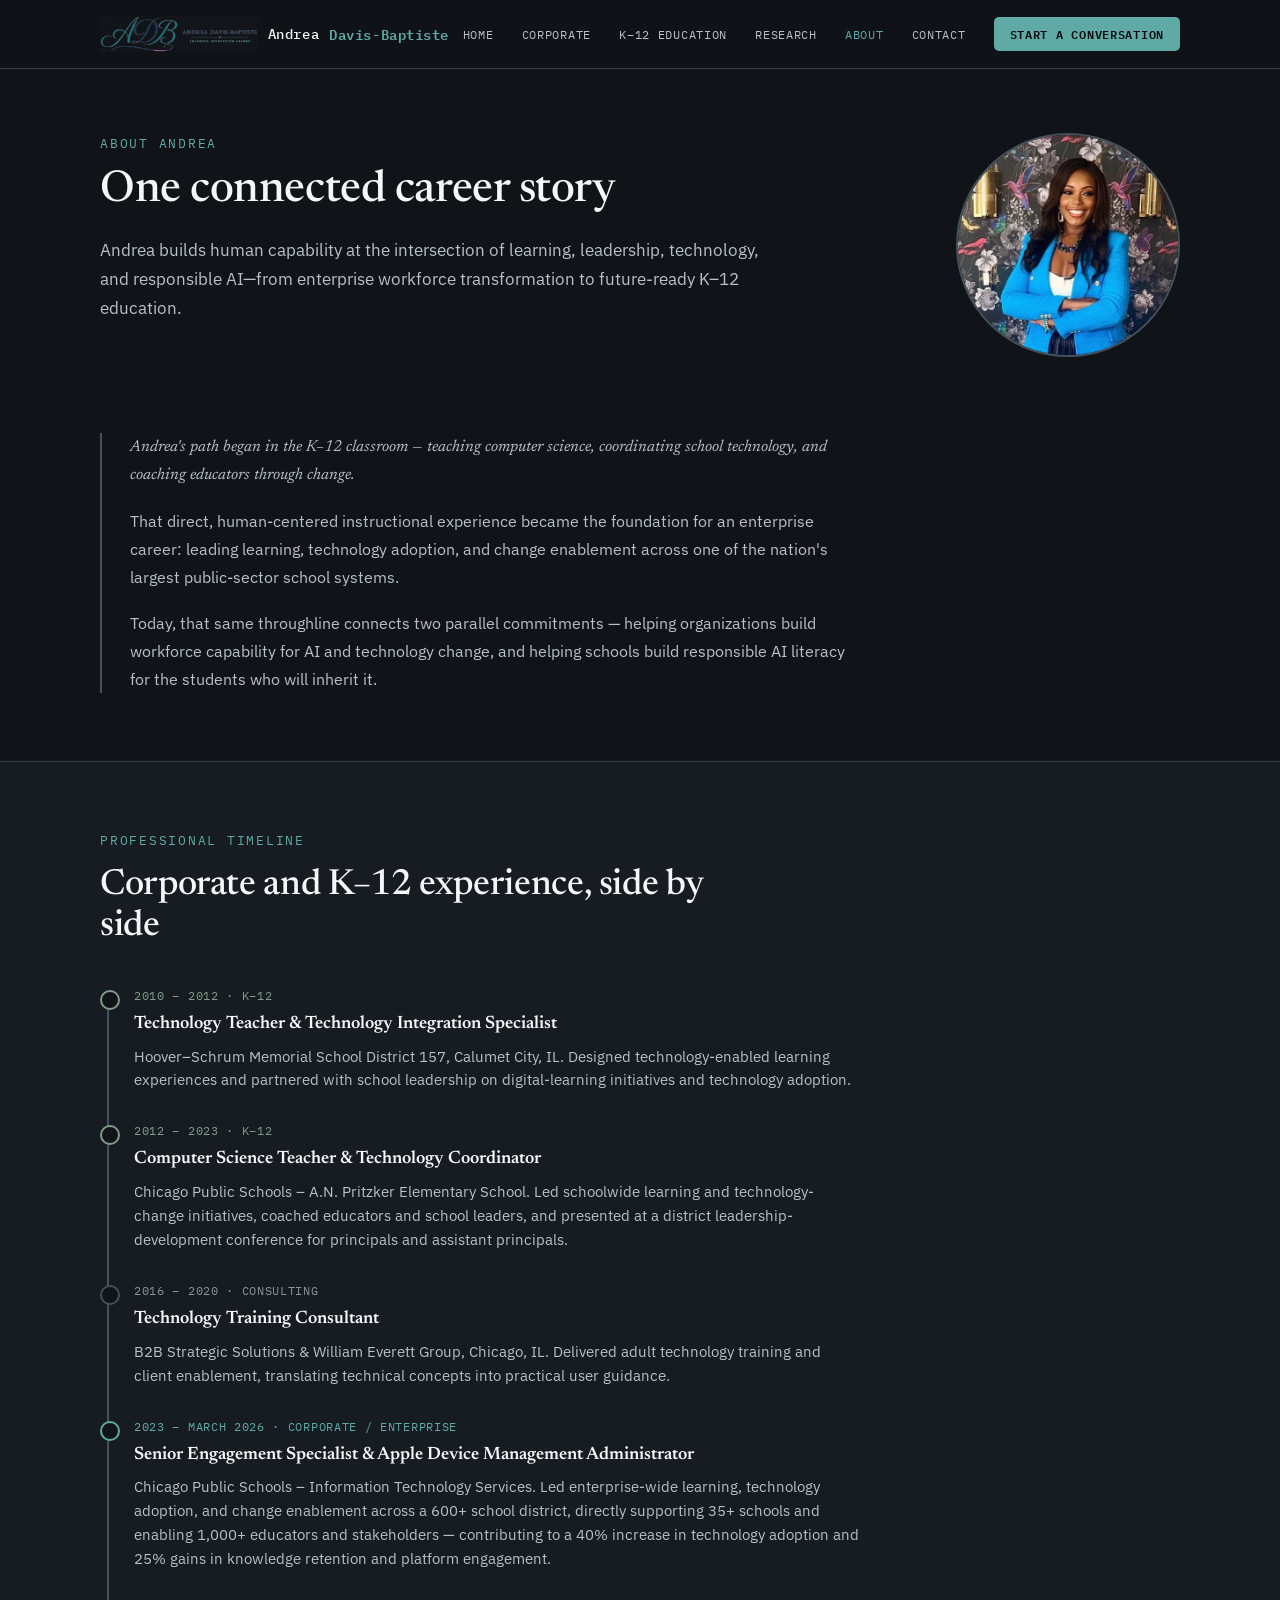
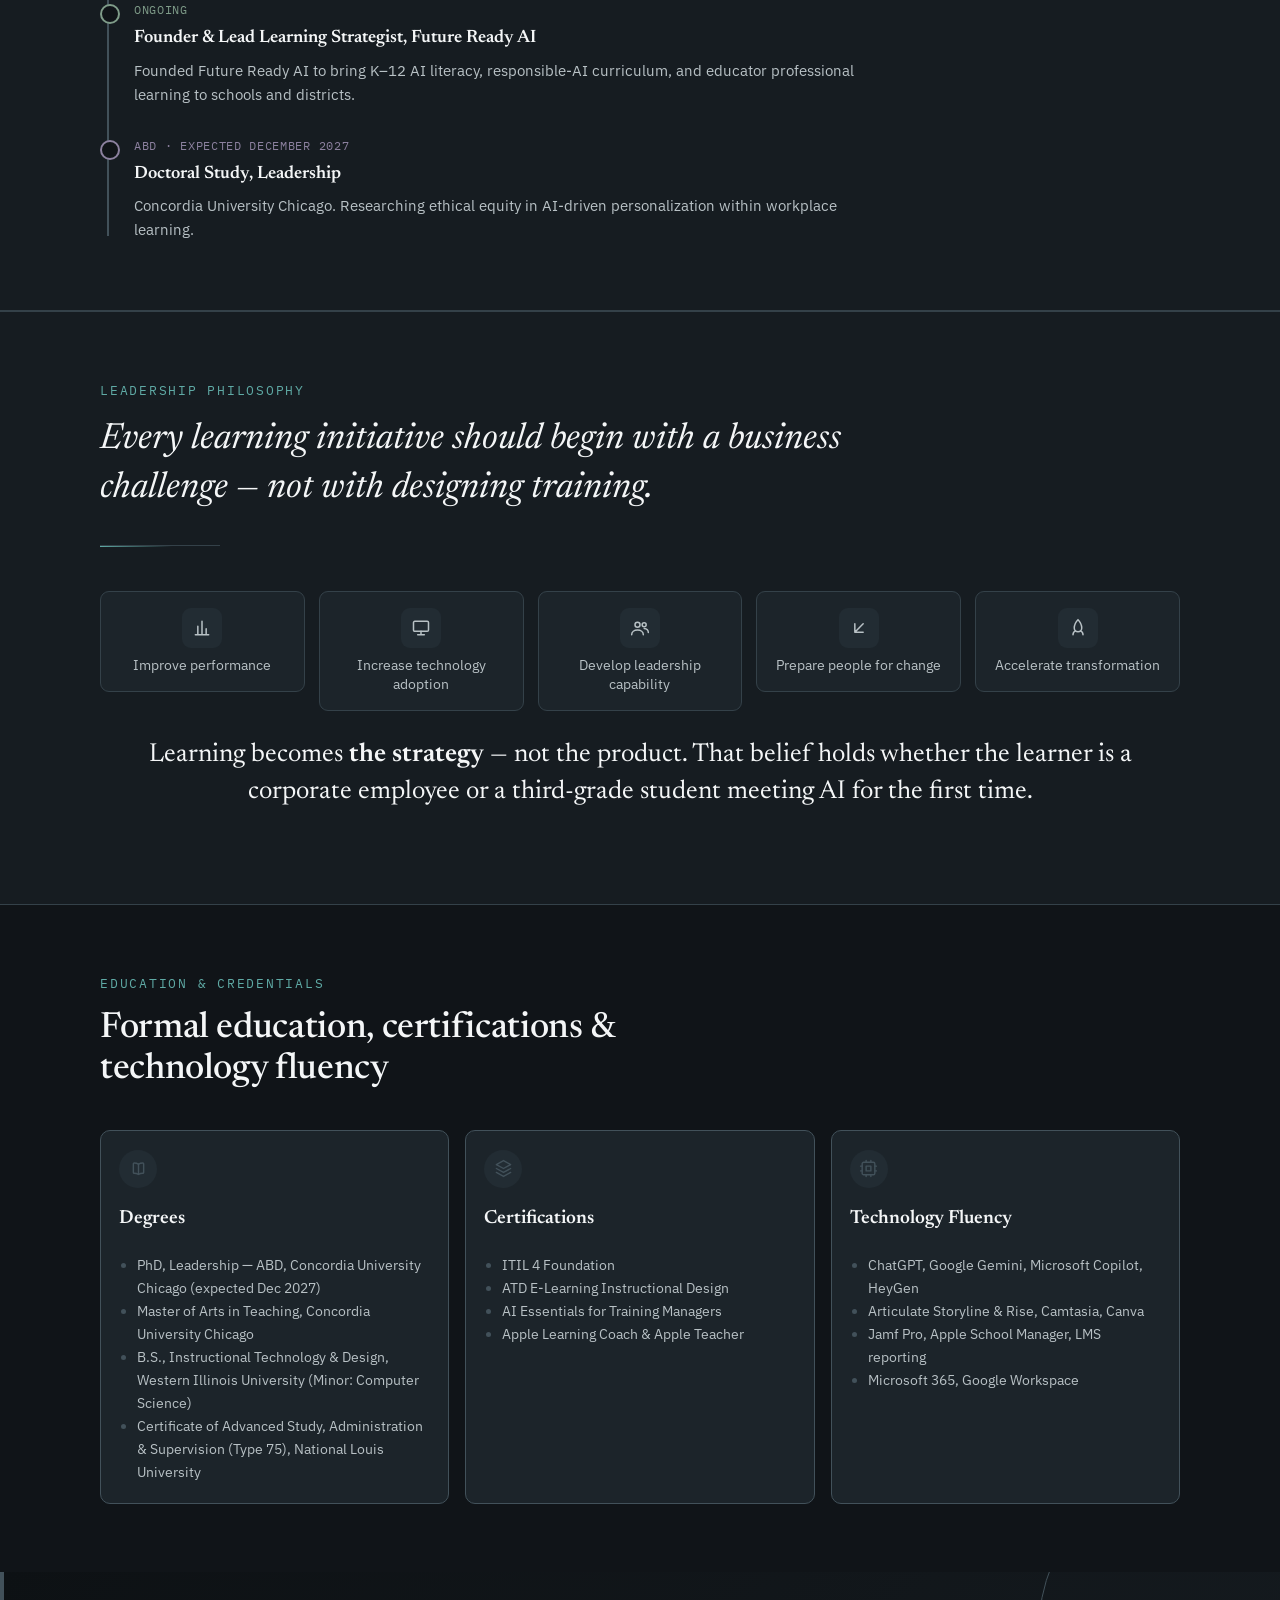
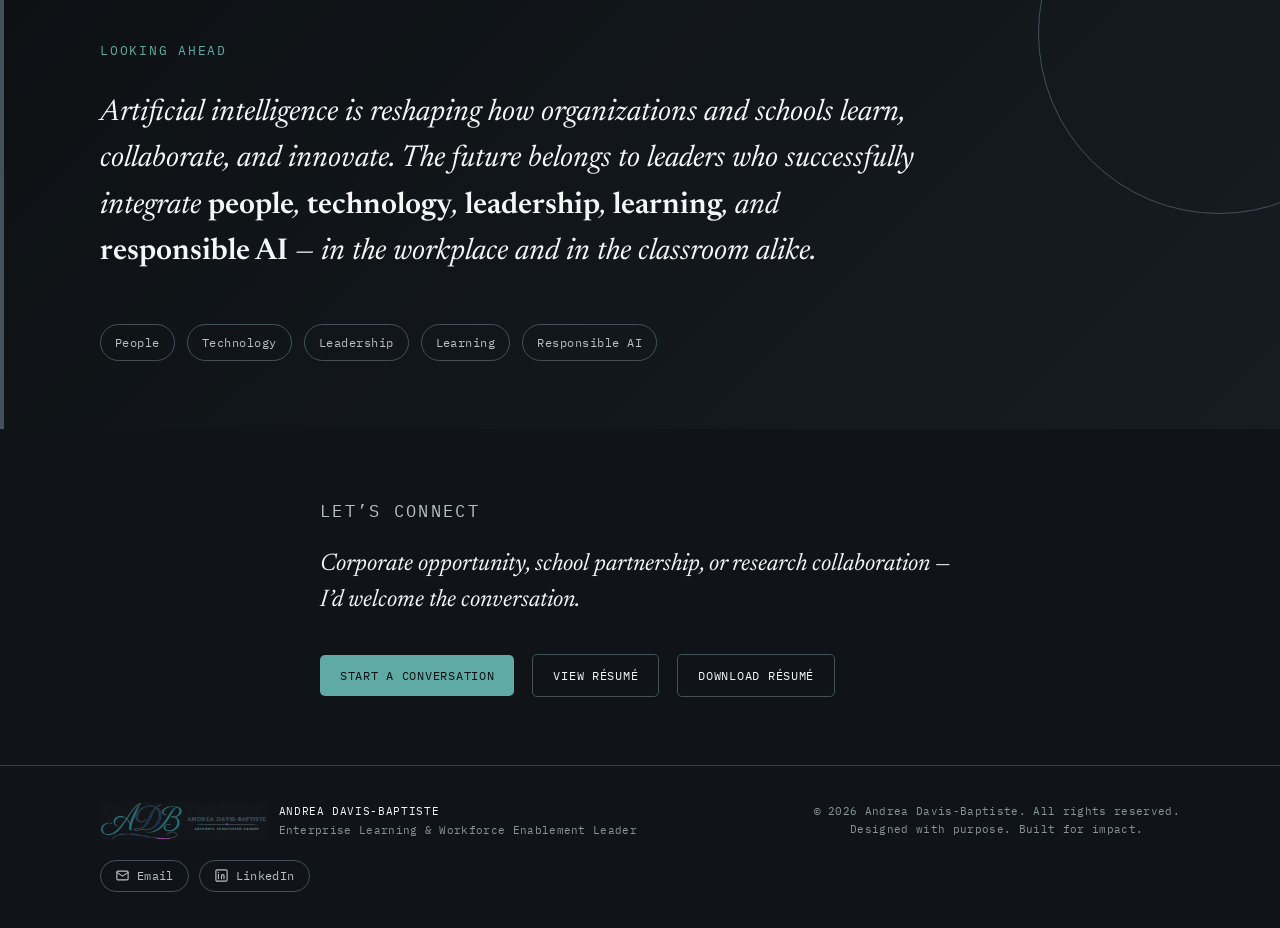
==== commit 78c567a3: "Refine portfolio branding and audience pathways" ====
--- a/about.html
+++ b/about.html
@@ -46,7 +46,7 @@
 <body data-page="about">
 <nav class="topnav">
   <div class="topnav-inner">
-    <a class="brand" href="index.html"><picture><source type="image/webp" srcset="assets/adb-logo.webp"><img class="nav-logo" src="assets/adb-logo.png" alt="Andrea Davis-Baptiste ADB logo" width="2038" height="465"></picture>ANDREA <b>DAVIS-BAPTISTE</b></a>
+    <a class="brand" href="index.html"><picture><source type="image/webp" srcset="assets/adb-logo.webp"><img class="nav-logo" src="assets/adb-logo.png" alt="Andrea Davis-Baptiste ADB logo" width="2038" height="465"></picture>Andrea <b>Davis-Baptiste</b></a>
     <ul class="toplinks" id="toplinks">
       <li><a href="index.html" data-page="home">Home</a></li>
       <li><a href="corporate.html" data-page="corporate">Corporate</a></li>
@@ -173,7 +173,6 @@
           <li>ITIL 4 Foundation</li>
           <li>ATD E-Learning Instructional Design</li>
           <li>AI Essentials for Training Managers</li>
-          <li>AI for Learning &amp; Development</li>
           <li>Apple Learning Coach &amp; Apple Teacher</li>
         </ul>
       </div>
@@ -184,7 +183,7 @@
           <li>ChatGPT, Google Gemini, Microsoft Copilot, HeyGen</li>
           <li>Articulate Storyline &amp; Rise, Camtasia, Canva</li>
           <li>Jamf Pro, Apple School Manager, LMS reporting</li>
-          <li>Microsoft 365, Google Workspace, Power BI</li>
+          <li>Microsoft 365, Google Workspace</li>
         </ul>
       </div>
     </div>
--- a/assets/site.css
+++ b/assets/site.css
@@ -147,16 +147,22 @@
     font-family:var(--mono);
     font-size:14px;
     font-weight:500;
-    letter-spacing:0.08em;
+    letter-spacing:0.04em;
     text-decoration:none;
     color:var(--text-main);
+    min-width:0;
   }
   .brand .nav-logo{
-    height:30px;
+    height:36px;
     width:auto;
     display:block;
+    flex:none;
   }
   .brand b{ color:var(--brand-teal); font-weight:600; }
+  @media (max-width:480px){
+    .brand{ font-size:12px; gap:8px; letter-spacing:0.02em; }
+    .brand .nav-logo{ height:28px; }
+  }
   .toplinks{
     display:flex;
     gap:28px;
@@ -197,7 +203,8 @@
   .nav-toggle[aria-expanded="true"] .nav-toggle-bar:nth-child(2){ opacity:0; }
   .nav-toggle[aria-expanded="true"] .nav-toggle-bar:nth-child(3){ transform:translateY(-7px) rotate(-45deg); }
   @media (max-width:860px){
-    .topnav-inner{ position:relative; }
+    .topnav-inner{ position:relative; gap:14px; }
+    .brand{ overflow:hidden; }
     .nav-toggle{ display:flex; }
     .toplinks{
       display:flex;
@@ -304,11 +311,11 @@
     .hero-quote{ margin:22px auto 0; padding-left:16px; }
   }
   .hero h1.hero-name{
-    font-family:var(--display);
-    font-weight:600;
+    font-family:'Playfair Display', Georgia, 'Times New Roman', serif;
+    font-weight:500;
     font-size:clamp(32px, 4.8vw, 54px);
-    line-height:1.06;
-    letter-spacing:-0.015em;
+    line-height:1.1;
+    letter-spacing:-0.005em;
     color:var(--text-main);
     margin:0;
   }
@@ -677,6 +684,15 @@
     .reel.reverse .reel-content{ order:0; }
   }
 
+  .featured-tag{
+    font-family:var(--mono);
+    font-size:11px;
+    letter-spacing:0.12em;
+    text-transform:uppercase;
+    font-weight:600;
+    color:var(--page-accent);
+    margin:0 0 8px;
+  }
   .reel-eyebrow{
     font-family:var(--mono);
     font-size:12px;
@@ -1942,3 +1958,105 @@
   .form-fallback h3{ font-size:18px; margin-bottom:10px; }
   .form-fallback p{ color:var(--text-soft); font-size:14.5px; line-height:1.65; margin:0 0 16px; }
   .form-fallback .cta-row{ display:flex; gap:12px; flex-wrap:wrap; }
+
+  /* ============ CREDIBILITY STRIP (K-12) ============ */
+  .credibility-strip{
+    list-style:none;
+    margin:0; padding:0;
+    display:flex;
+    flex-wrap:wrap;
+    gap:12px 32px;
+    font-family:var(--mono);
+    font-size:12.5px;
+    letter-spacing:0.02em;
+    color:var(--text-soft);
+  }
+  .credibility-strip li{
+    position:relative;
+    padding-left:18px;
+    line-height:1.5;
+    max-width:280px;
+  }
+  .credibility-strip li::before{
+    content:"";
+    position:absolute;
+    left:0; top:6px;
+    width:6px; height:6px;
+    border-radius:50%;
+    background:var(--page-accent);
+  }
+
+  /* ============ ENGAGEMENT CARDS (Ways to Work Together) ============ */
+  .engagement-grid{
+    display:grid;
+    grid-template-columns:repeat(2, 1fr);
+    gap:20px;
+  }
+  .engagement-grid--5{ grid-template-columns:repeat(3, 1fr); }
+  @media (max-width:980px){ .engagement-grid, .engagement-grid--5{ grid-template-columns:1fr 1fr; } }
+  @media (max-width:640px){ .engagement-grid, .engagement-grid--5{ grid-template-columns:1fr; } }
+  .engagement-card{
+    border:1px solid var(--border);
+    border-radius:10px;
+    background:var(--bg-card);
+    padding:22px 22px 24px;
+    transition:border-color .2s ease;
+  }
+  .engagement-card:hover{ border-color:var(--page-accent); }
+  .engagement-card h3{
+    font-family:var(--display);
+    font-size:17px;
+    font-weight:600;
+    color:var(--text-main);
+    margin:0 0 16px;
+    line-height:1.3;
+  }
+  .engagement-meta{ margin:0; }
+  .engagement-meta > div{ margin-bottom:12px; }
+  .engagement-meta > div:last-child{ margin-bottom:0; }
+  .engagement-meta dt{
+    font-family:var(--mono);
+    font-size:10.5px;
+    letter-spacing:0.08em;
+    text-transform:uppercase;
+    color:var(--page-accent);
+    margin:0 0 3px;
+  }
+  .engagement-meta dd{
+    font-size:13.5px;
+    color:var(--text-soft);
+    line-height:1.5;
+    margin:0;
+  }
+
+  /* ============ CASE STUDY GROUPS (Challenge / Approach / Outcome) ============ */
+  .case-group{ margin-bottom:28px; }
+  .case-group:last-child{ margin-bottom:0; }
+  .case-group-label{
+    font-family:var(--mono);
+    font-size:11px;
+    letter-spacing:0.12em;
+    text-transform:uppercase;
+    font-weight:600;
+    color:var(--page-accent);
+    margin:0 0 14px;
+    padding-bottom:8px;
+    border-bottom:1px solid var(--border);
+  }
+  .case-group .case-block:last-child{ margin-bottom:0; }
+
+  /* ============ CONTACT: PRIMARY DIRECT-CONTACT CARD ============ */
+  .contact-primary-card{
+    border:1px solid var(--border-hover);
+    border-radius:14px;
+    background:var(--bg-card);
+    padding:40px 36px;
+    max-width:680px;
+  }
+  .contact-primary-card h2{
+    font-size:clamp(22px,2.6vw,28px);
+    margin:0 0 4px;
+  }
+  @media (max-width:640px){
+    .contact-primary-card{ padding:28px 24px; }
+  }
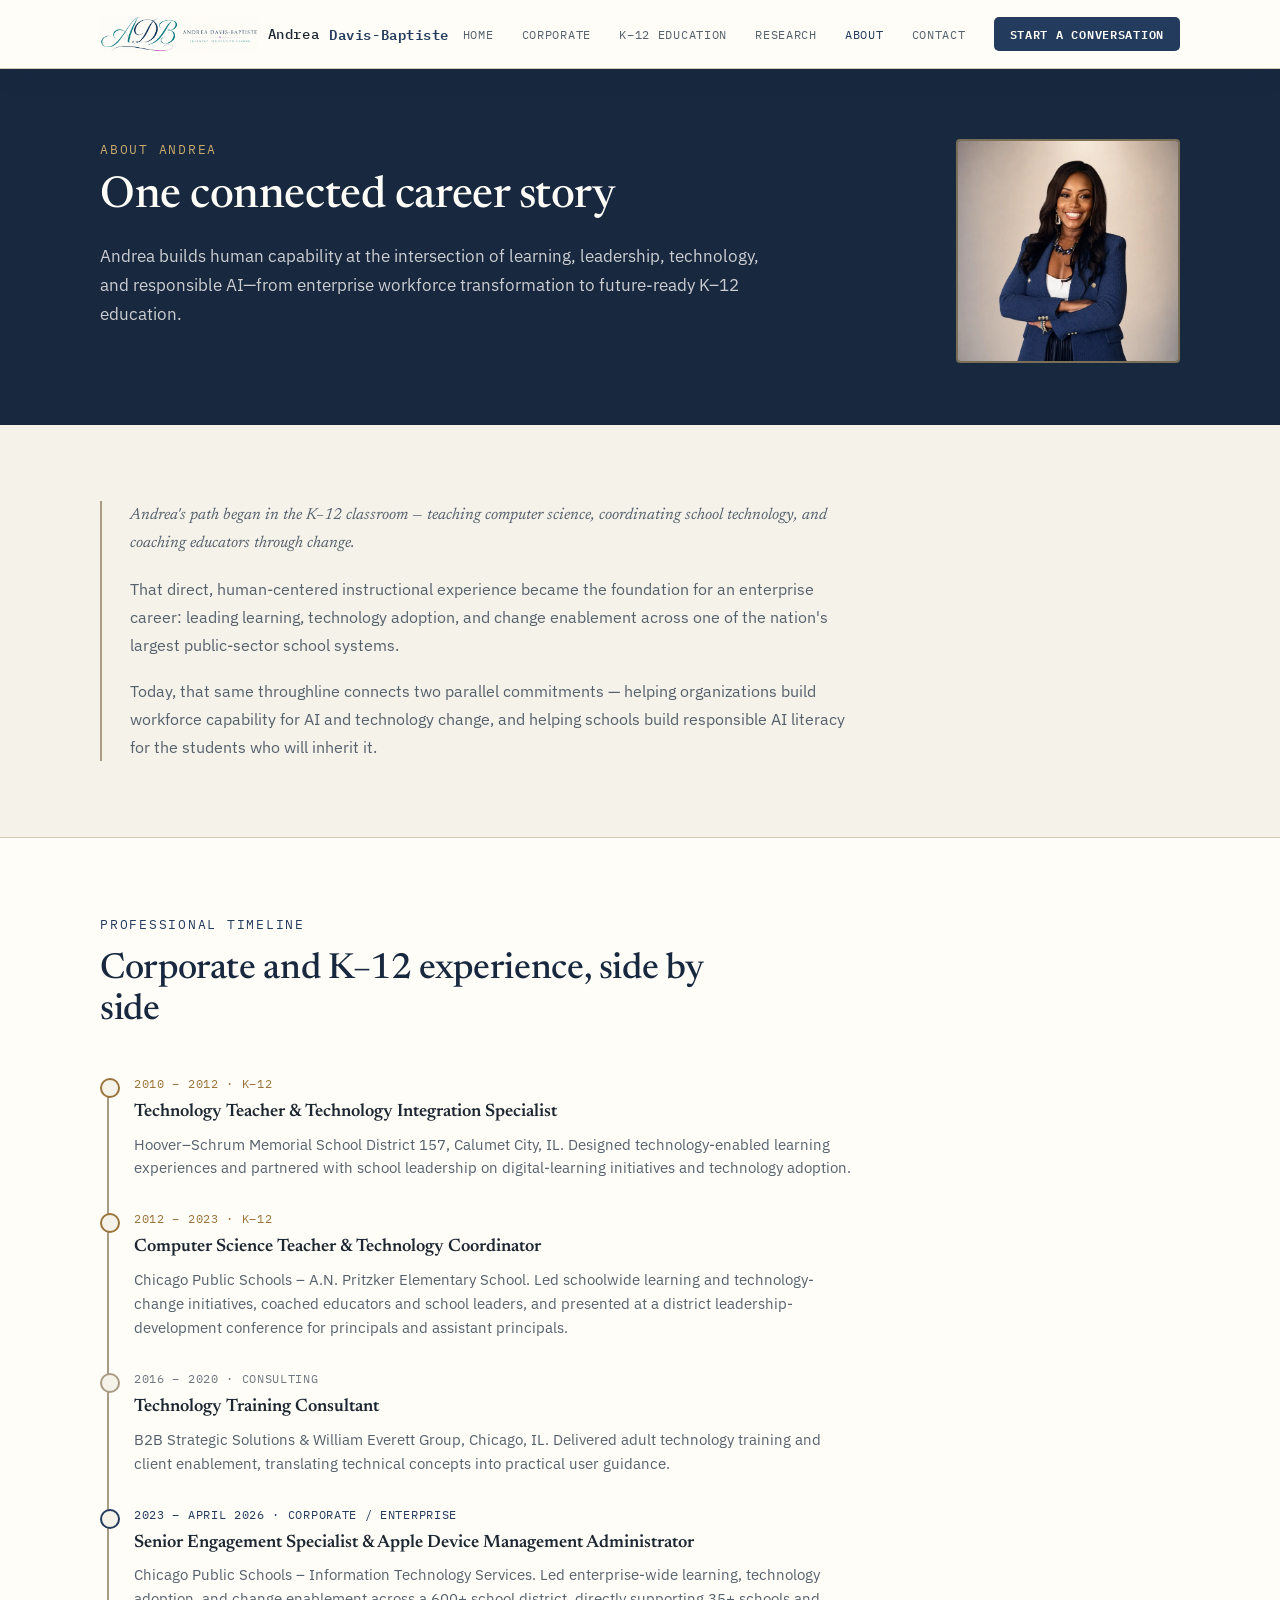
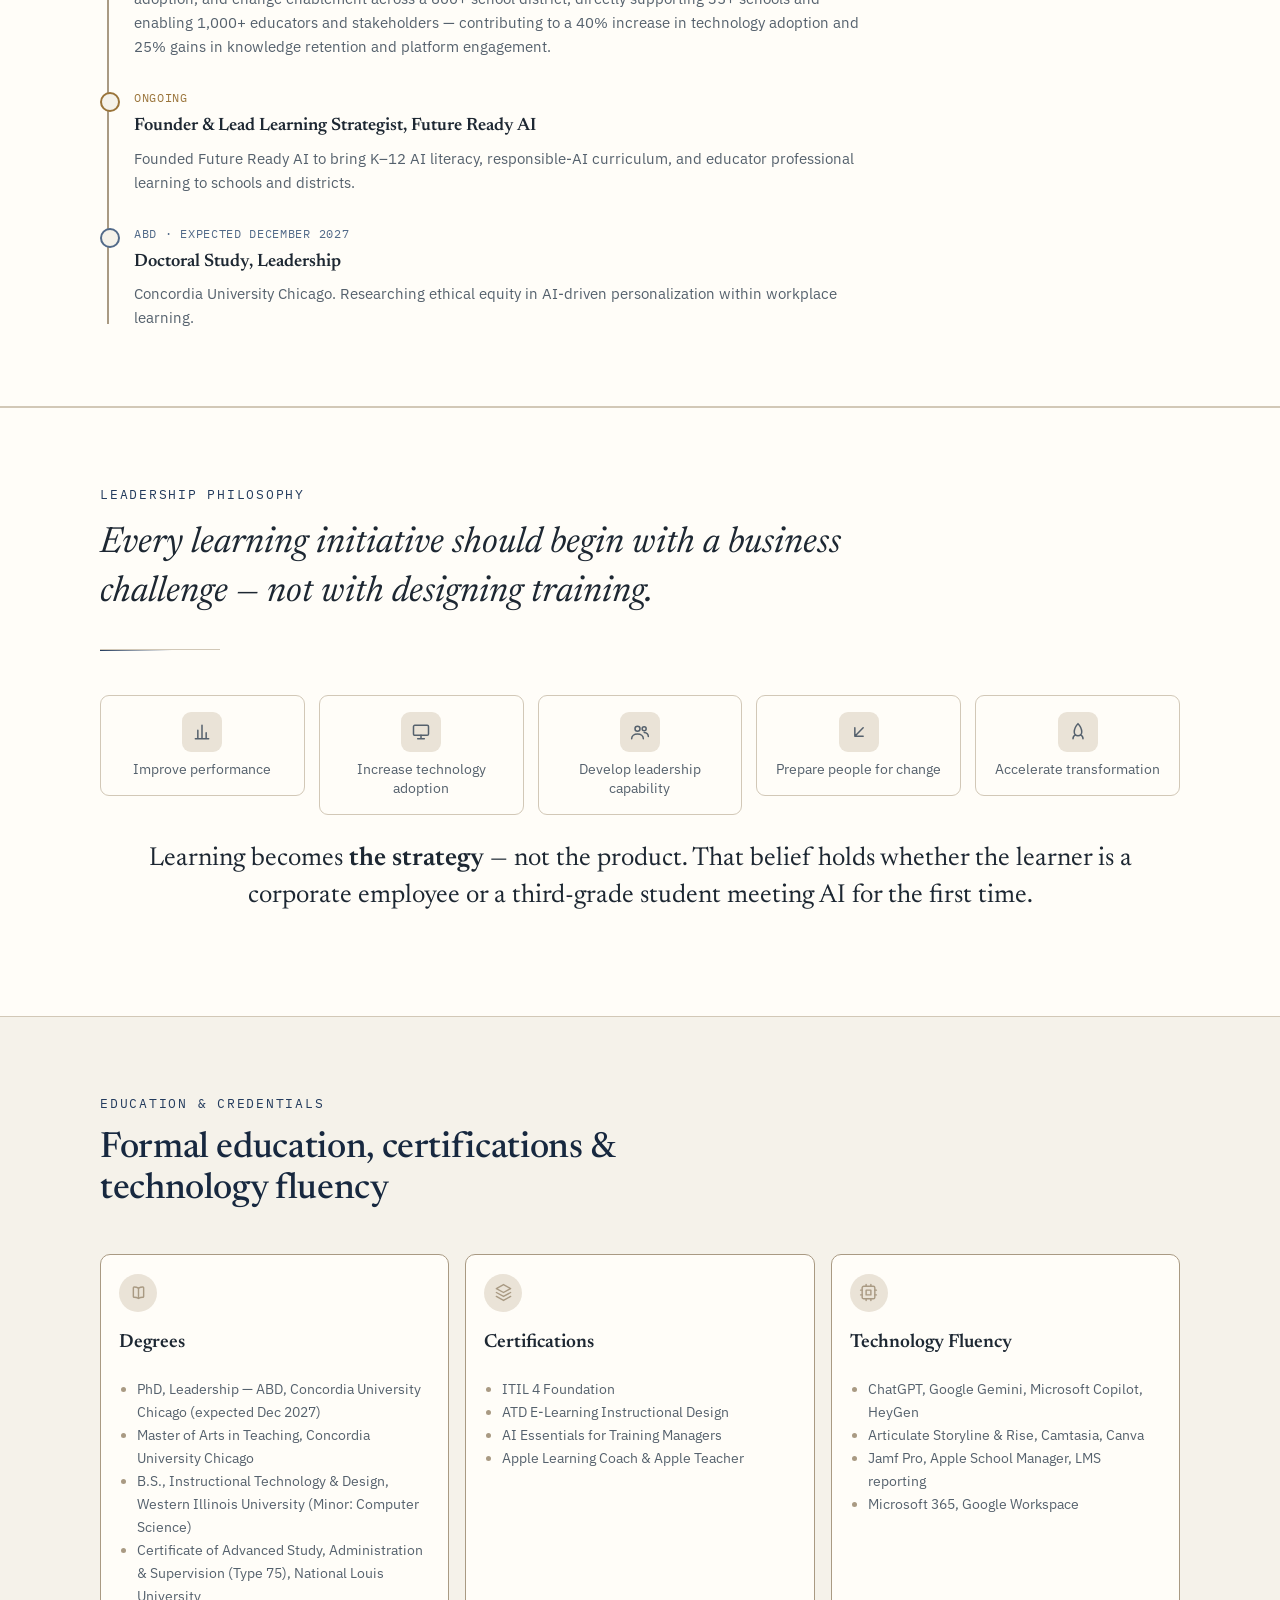
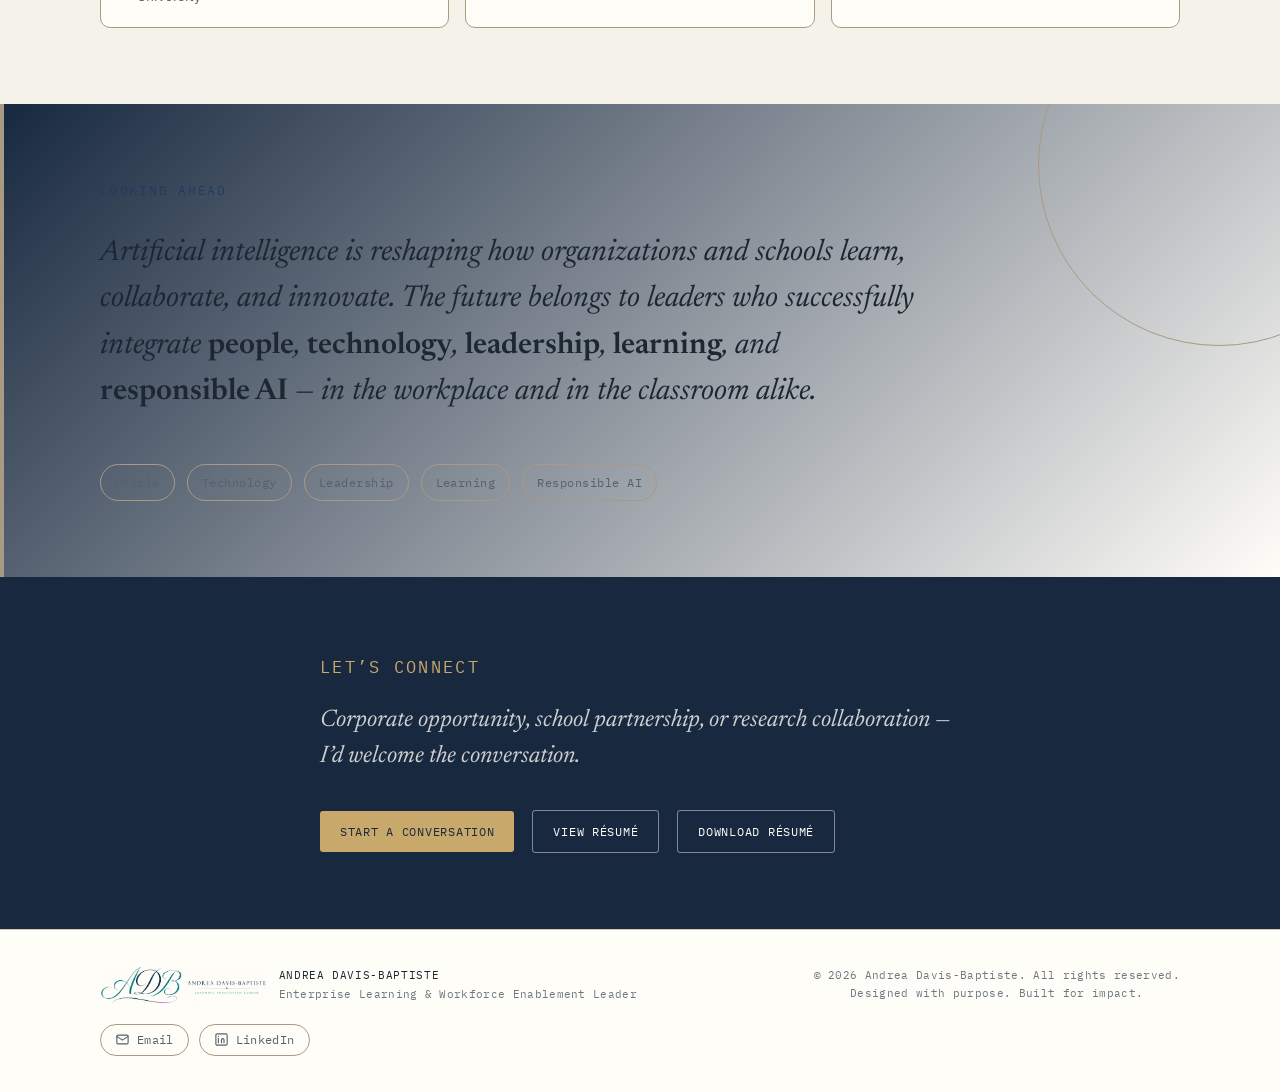
==== commit e83f62c3: "Complete executive portfolio overhaul" ====
--- a/about.html
+++ b/about.html
@@ -111,7 +111,7 @@
         <p>B2B Strategic Solutions &amp; William Everett Group, Chicago, IL. Delivered adult technology training and client enablement, translating technical concepts into practical user guidance.</p>
       </li>
       <li class="tl-corporate">
-        <p class="tl-period">2023 &ndash; March 2026 &middot; Corporate / Enterprise</p>
+        <p class="tl-period">2023 &ndash; April 2026 &middot; Corporate / Enterprise</p>
         <h4>Senior Engagement Specialist &amp; Apple Device Management Administrator</h4>
         <p>Chicago Public Schools &ndash; Information Technology Services. Led enterprise-wide learning, technology adoption, and change enablement across a 600+ school district, directly supporting 35+ schools and enabling 1,000+ educators and stakeholders &mdash; contributing to a 40% increase in technology adoption and 25% gains in knowledge retention and platform engagement.</p>
       </li>
--- a/assets/site.css
+++ b/assets/site.css
@@ -3,35 +3,35 @@
   /* ============ TOKENS ============ */
   :root{
     /* Neutral foundation */
-    --bg-main:#101418;
-    --bg-raised:#161C21;
-    --bg-card:#1C242A;
-    --bg-panel:#222C33;
-    --text-main:#F4F6F7;
-    --text-soft:#B8C1C5;
-    --text-muted:#89949A;
-    --border:#344149;
-    --border-hover:#42515A;
+    --bg-main:#F5F2EA;
+    --bg-raised:#FFFDF8;
+    --bg-card:#FFFDF8;
+    --bg-panel:#EAE3D7;
+    --text-main:#1D2732;
+    --text-soft:#55616D;
+    --text-muted:#6E7780;
+    --border:#D2C8B7;
+    --border-hover:#A99A83;
 
     /* Brand teal - reserved: logo, active nav, primary CTAs, small icons,
        eyebrows (default), thin dividers, corporate highlights */
-    --brand-teal:#5FAAA5;
-    --brand-teal-dark:#3D7F7B;
-    --on-brand:#0B0D10;
-    --brand-glow:95,170,165;
+    --brand-teal:#233B5D;
+    --brand-teal-dark:#17283F;
+    --on-brand:#FFFDF8;
+    --brand-glow:35,59,93;
 
     /* Page accents */
-    --corporate-accent:#5FAAA5;
-    --k12-accent:#7F9C89;
-    --research-accent:#8C819F;
+    --corporate-accent:#233B5D;
+    --k12-accent:#9A743A;
+    --research-accent:#526A89;
 
     /* Grade-band accents (badges, thin top borders, small icons, hover only) */
-    --elementary-accent:#769A7A;
-    --middle-accent:#B69A5C;
-    --high-accent:#B87852;
+    --elementary-accent:#526A89;
+    --middle-accent:#9A743A;
+    --high-accent:#7B4F3C;
 
     /* Drone section */
-    --drone-accent:#72899A;
+    --drone-accent:#526A89;
 
     /* --page-accent: set per page via body[data-page]; neutral fallback for
        Home / About / Contact so those pages stay calm and brand-teal-only */
@@ -48,9 +48,9 @@
     --panel:var(--bg-panel);
     --line:var(--border);
     --line-dark:var(--border-hover);
-    --navy-deep:#0D1114;
-    --navy-mid:#1C242A;
-    --warm-white:#F3F1E9;
+    --navy-deep:#17283F;
+    --navy-mid:#233B5D;
+    --warm-white:#FFFDF8;
     --on-accent:var(--on-brand);
 
     --display: 'Newsreader', serif;
@@ -76,6 +76,25 @@
     position:absolute; width:1px; height:1px; padding:0; margin:-1px;
     overflow:hidden; clip:rect(0,0,0,0); white-space:nowrap; border:0;
   }
+
+  .skip-link{
+    position:fixed;
+    top:10px;
+    left:12px;
+    z-index:100;
+    transform:translateY(-160%);
+    padding:10px 14px;
+    border:1px solid var(--brand-teal);
+    border-radius:5px;
+    background:var(--bg-main);
+    color:var(--text-main);
+    font-family:var(--mono);
+    font-size:12px;
+    text-decoration:none;
+  }
+  .skip-link:focus{ transform:translateY(0); }
+
+  main:focus{ outline:none; }
 
   body{
     margin:0;
@@ -269,9 +288,9 @@
     content:"";
     position:absolute;
     inset:-34px;
-    background:radial-gradient(circle at 62% 32%, rgba(var(--brand-glow),0.18), transparent 70%);
+    border:1px solid rgba(var(--brand-glow),0.16);
+    border-radius:22px;
     z-index:0;
-    filter:blur(2px);
   }
   .hero-photo-frame{
     position:relative;
@@ -885,11 +904,19 @@
     border:1px solid var(--border-hover);
     border-top:3px solid var(--page-accent);
     border-radius:8px;
-    background:
-      radial-gradient(circle at 100% 0%, rgba(var(--brand-glow),0.08), transparent 42%),
-      var(--bg-panel);
+    background:var(--bg-panel);
     padding:64px;
     position:relative;
+  }
+
+  /* Delay layout work for media-heavy content until it nears the viewport. */
+  .strategy-assets,
+  .project,
+  .capabilities,
+  .series-intro,
+  #selected-media{
+    content-visibility:auto;
+    contain-intrinsic-size:900px;
   }
   @media (max-width:720px){ .project-card{ padding:32px 24px; } }
 
@@ -1758,12 +1785,7 @@
     transition:border-color .2s ease, transform .2s ease;
   }
   .pathway-card::before{
-    content:"";
-    position:absolute;
-    top:-90px; right:-90px;
-    width:240px; height:240px;
-    background:radial-gradient(circle, rgba(137,148,154,0.14), transparent 70%);
-    pointer-events:none;
+    content:none;
   }
   .pathway-card:hover{ border-color:var(--border-hover); transform:translateY(-2px); }
   .pathway-card h3{ font-size:clamp(21px,2.4vw,26px); margin:0 0 12px; line-height:1.2; }
@@ -1785,19 +1807,16 @@
   .pathway-card--small p{ color:var(--text-soft); font-size:14px; line-height:1.6; margin:0 0 18px; }
 
   .pathway-card--corporate{ border-top:3px solid var(--corporate-accent); }
-  .pathway-card--corporate::before{ background:radial-gradient(circle, rgba(var(--brand-glow),0.16), transparent 70%); }
   .pathway-card--corporate:hover{ border-color:var(--corporate-accent); }
   .pathway-card--corporate .hp-icon{ color:var(--corporate-accent); }
   .pathway-card--corporate .pathway-topics li::before{ background:var(--corporate-accent); }
 
   .pathway-card--k12{ border-top:3px solid var(--k12-accent); }
-  .pathway-card--k12::before{ background:radial-gradient(circle, rgba(127,156,137,0.18), transparent 70%); }
   .pathway-card--k12:hover{ border-color:var(--k12-accent); }
   .pathway-card--k12 .hp-icon{ color:var(--k12-accent); }
   .pathway-card--k12 .pathway-topics li::before{ background:var(--k12-accent); }
 
   .pathway-card--research{ border-top:3px solid var(--research-accent); }
-  .pathway-card--research::before{ background:radial-gradient(circle, rgba(140,129,159,0.18), transparent 70%); }
   .pathway-card--research:hover{ border-color:var(--research-accent); }
   .pathway-card--research .hp-icon{ color:var(--research-accent); }
 
@@ -2060,3 +2079,261 @@
   @media (max-width:640px){
     .contact-primary-card{ padding:28px 24px; }
   }
+
+  /* ============ EXECUTIVE NAVY + CHAMPAGNE SYSTEM ============ */
+  :root{
+    --champagne:#C8A96B;
+    --champagne-dark:#8B672F;
+    --navy-ink:#17283F;
+  }
+
+  body{ background:var(--bg-main); color:var(--text-main); }
+
+  .topnav{
+    background:rgba(255,253,248,0.96);
+    border-bottom-color:var(--border);
+    box-shadow:0 8px 28px rgba(23,40,63,0.06);
+  }
+  .brand-monogram{
+    display:inline-grid;
+    place-items:center;
+    width:38px;
+    height:38px;
+    border-radius:50%;
+    background:var(--navy-deep);
+    color:var(--warm-white);
+    font-family:var(--mono);
+    font-size:10px;
+    letter-spacing:0.08em;
+    flex:none;
+  }
+  .brand b{ color:var(--brand-teal); }
+  .toplinks a{ color:var(--text-soft); }
+  .toplinks a:hover,
+  .toplinks a.is-active,
+  .toplinks a[aria-current="page"]{ color:var(--brand-teal); }
+
+  .hero{
+    padding:84px 0 72px;
+    background:var(--navy-deep);
+    color:var(--warm-white);
+  }
+  .hero::before,
+  .hero::after{ display:none; }
+  .hero .eyebrow,
+  .hero-role{ color:var(--champagne); }
+  .hero h1.hero-name{ color:var(--warm-white); }
+  .hero-lede,
+  .hero-quote{ color:rgba(255,253,248,0.78); }
+  .hero-photo::before{ border-color:rgba(200,169,107,0.28); }
+  .hero-photo-frame{
+    border-color:rgba(200,169,107,0.62);
+    border-radius:5px;
+    background:var(--navy-mid);
+    box-shadow:0 24px 50px -24px rgba(0,0,0,0.65);
+  }
+  .hero-photo-accent{ background:var(--champagne); border-radius:0; }
+  .hero-quote{ border-left-color:var(--champagne); }
+  .hero .btn{
+    background:var(--champagne);
+    color:var(--navy-deep);
+  }
+  .hero .btn:hover{ background:#D8BF8D; }
+  .hero .btn.ghost{
+    background:transparent;
+    color:var(--warm-white);
+    border-color:rgba(255,253,248,0.52);
+  }
+  .hero .btn.ghost:hover{
+    background:var(--warm-white);
+    color:var(--navy-deep);
+    border-color:var(--warm-white);
+  }
+
+  section{ padding:76px 0; }
+  .section-head{ margin-bottom:42px; }
+  .section-head h2{ color:var(--navy-deep); }
+  .eyebrow{ color:var(--brand-teal); }
+
+  .impact{
+    padding:0;
+    background:var(--bg-raised);
+    border-color:var(--border);
+  }
+  .impact .section-head{ padding-top:64px; }
+  .impact-grid{
+    grid-template-columns:repeat(4,1fr);
+    gap:0;
+    border-top:1px solid var(--border);
+  }
+  .impact-card{
+    min-height:150px;
+    padding:28px 24px 34px;
+    border:0;
+    border-right:1px solid var(--border);
+    border-radius:0;
+    background:transparent;
+  }
+  .impact-card:last-child{ border-right:0; }
+  .impact-card:hover{ transform:none; border-color:var(--border); }
+  .impact-number{ color:var(--brand-teal); }
+  .impact-label{ color:var(--text-soft); }
+
+  .pathway-grid{ gap:20px; }
+  .pathway-card{
+    border-radius:4px;
+    padding:38px 36px 36px;
+    box-shadow:0 16px 36px rgba(23,40,63,0.05);
+  }
+  .pathway-card::before{ display:none; }
+  .pathway-card:hover{ transform:none; }
+  .pathway-card--corporate{
+    background:var(--navy-mid);
+    border-color:var(--navy-mid);
+    color:var(--warm-white);
+  }
+  .pathway-card--corporate h3{ color:var(--warm-white); }
+  .pathway-card--corporate .eyebrow,
+  .pathway-card--corporate .hp-icon{ color:var(--champagne); }
+  .pathway-card--corporate .hp-icon{ background:rgba(255,253,248,0.08); }
+  .pathway-card--corporate .pathway-audience,
+  .pathway-card--corporate .pathway-topics li{ color:rgba(255,253,248,0.76); }
+  .pathway-card--corporate .pathway-topics li::before{ background:var(--champagne); }
+  .pathway-card--corporate .btn{
+    background:var(--champagne);
+    color:var(--navy-deep);
+  }
+  .pathway-card--corporate .btn.ghost{
+    background:transparent;
+    color:var(--warm-white);
+    border-color:rgba(255,253,248,0.46);
+  }
+  .pathway-card--k12,
+  .pathway-card--research{ background:var(--bg-raised); }
+  .pathway-card--k12{ border-top-color:var(--champagne); }
+  .pathway-card--research{ border-top-color:var(--brand-teal); }
+  .pathway-grid-small{ margin-top:24px; }
+
+  .home-assets{
+    background:var(--bg-raised);
+    border-top:1px solid var(--border);
+    border-bottom:1px solid var(--border);
+  }
+  .home-assets-grid{
+    display:grid;
+    grid-template-columns:1.35fr 0.85fr;
+    gap:20px;
+  }
+  .home-asset-card{
+    display:grid;
+    grid-template-columns:minmax(170px,0.65fr) minmax(0,1fr);
+    gap:26px;
+    align-items:center;
+    padding:22px;
+    border:1px solid var(--border);
+    background:var(--bg-main);
+  }
+  .home-asset-card--profile{ grid-template-columns:1fr; align-content:start; }
+  .home-asset-cover{
+    overflow:hidden;
+    aspect-ratio:850/1100;
+    border:1px solid var(--border);
+    background:var(--navy-deep);
+  }
+  .home-asset-cover img{ width:100%; height:100%; object-fit:cover; }
+  .home-asset-card h3{
+    font-family:var(--display);
+    font-size:clamp(21px,2.5vw,28px);
+    line-height:1.18;
+    color:var(--navy-deep);
+    margin:0 0 14px;
+  }
+  .home-asset-card p:not(.eyebrow){ color:var(--text-soft); margin:0 0 20px; }
+  .home-asset-card--profile .home-asset-cover{ max-height:220px; aspect-ratio:16/8; }
+
+  #about-preview{ background:var(--bg-main) !important; }
+  .closing{
+    background:var(--navy-deep);
+    color:var(--warm-white);
+  }
+  .closing .eyebrow,
+  .closing-role{ color:var(--champagne); }
+  .closing p,
+  .closing .lead{ color:rgba(255,253,248,0.79); }
+  .closing-name{ color:var(--warm-white); }
+  .closing-signature{ border-color:rgba(255,253,248,0.2); }
+  .closing .btn{ background:var(--champagne); color:var(--navy-deep); }
+  .closing .btn.ghost{
+    background:transparent;
+    color:var(--warm-white);
+    border-color:rgba(255,253,248,0.46);
+  }
+  .closing .btn.ghost:hover{ background:var(--warm-white); color:var(--navy-deep); }
+
+  footer{ background:var(--bg-raised); }
+  .footer-monogram{
+    display:inline-grid;
+    place-items:center;
+    width:38px;
+    height:38px;
+    border-radius:50%;
+    background:var(--navy-deep);
+    color:var(--warm-white);
+    font-family:var(--mono);
+    font-size:10px;
+    letter-spacing:0.08em;
+  }
+
+  .page-intro{
+    padding:70px 0 62px;
+    background:var(--navy-deep);
+    color:var(--warm-white);
+  }
+  .page-intro h1{ color:var(--warm-white); }
+  .page-intro .lead{ color:rgba(255,253,248,0.78); }
+  .page-intro .eyebrow{ color:var(--champagne) !important; }
+  .page-intro-photo{ border-radius:4px; border-color:rgba(200,169,107,0.55); }
+  body[data-page="k12"] .page-intro .btn.ghost{
+    color:var(--warm-white);
+    border-color:rgba(229,213,178,0.82);
+    background:rgba(255,253,248,0.06);
+  }
+  body[data-page="k12"] .page-intro .btn.ghost:hover,
+  body[data-page="k12"] .page-intro .btn.ghost:focus-visible{
+    color:var(--navy-deep);
+    border-color:var(--champagne);
+    background:var(--champagne);
+  }
+
+  .btn{ border-radius:3px; }
+  .tag,
+  .asset-badge,
+  .grade-badge,
+  .coming-soon .badge,
+  .reel-eyebrow b{ border-radius:3px; }
+  .impact-card,
+  .engagement-card,
+  .resource-card,
+  .media-card,
+  .asset-card,
+  .showcase-card,
+  .contact-primary-card,
+  .more-videos,
+  .drone-panel{ border-radius:4px; }
+
+  @media (max-width:900px){
+    .impact-grid{ grid-template-columns:repeat(2,1fr); }
+    .impact-card:nth-child(2){ border-right:0; }
+    .impact-card:nth-child(-n+2){ border-bottom:1px solid var(--border); }
+    .home-assets-grid{ grid-template-columns:1fr; }
+  }
+  @media (max-width:640px){
+    .hero{ padding:54px 0 50px; }
+    section{ padding:58px 0; }
+    .impact-grid{ grid-template-columns:1fr; }
+    .impact-card{ min-height:0; border-right:0; border-bottom:1px solid var(--border); }
+    .impact-card:last-child{ border-bottom:0; }
+    .home-asset-card{ grid-template-columns:1fr; }
+    .pathway-card{ padding:30px 26px; }
+    .page-intro{ padding:54px 0 48px; }
+  }
